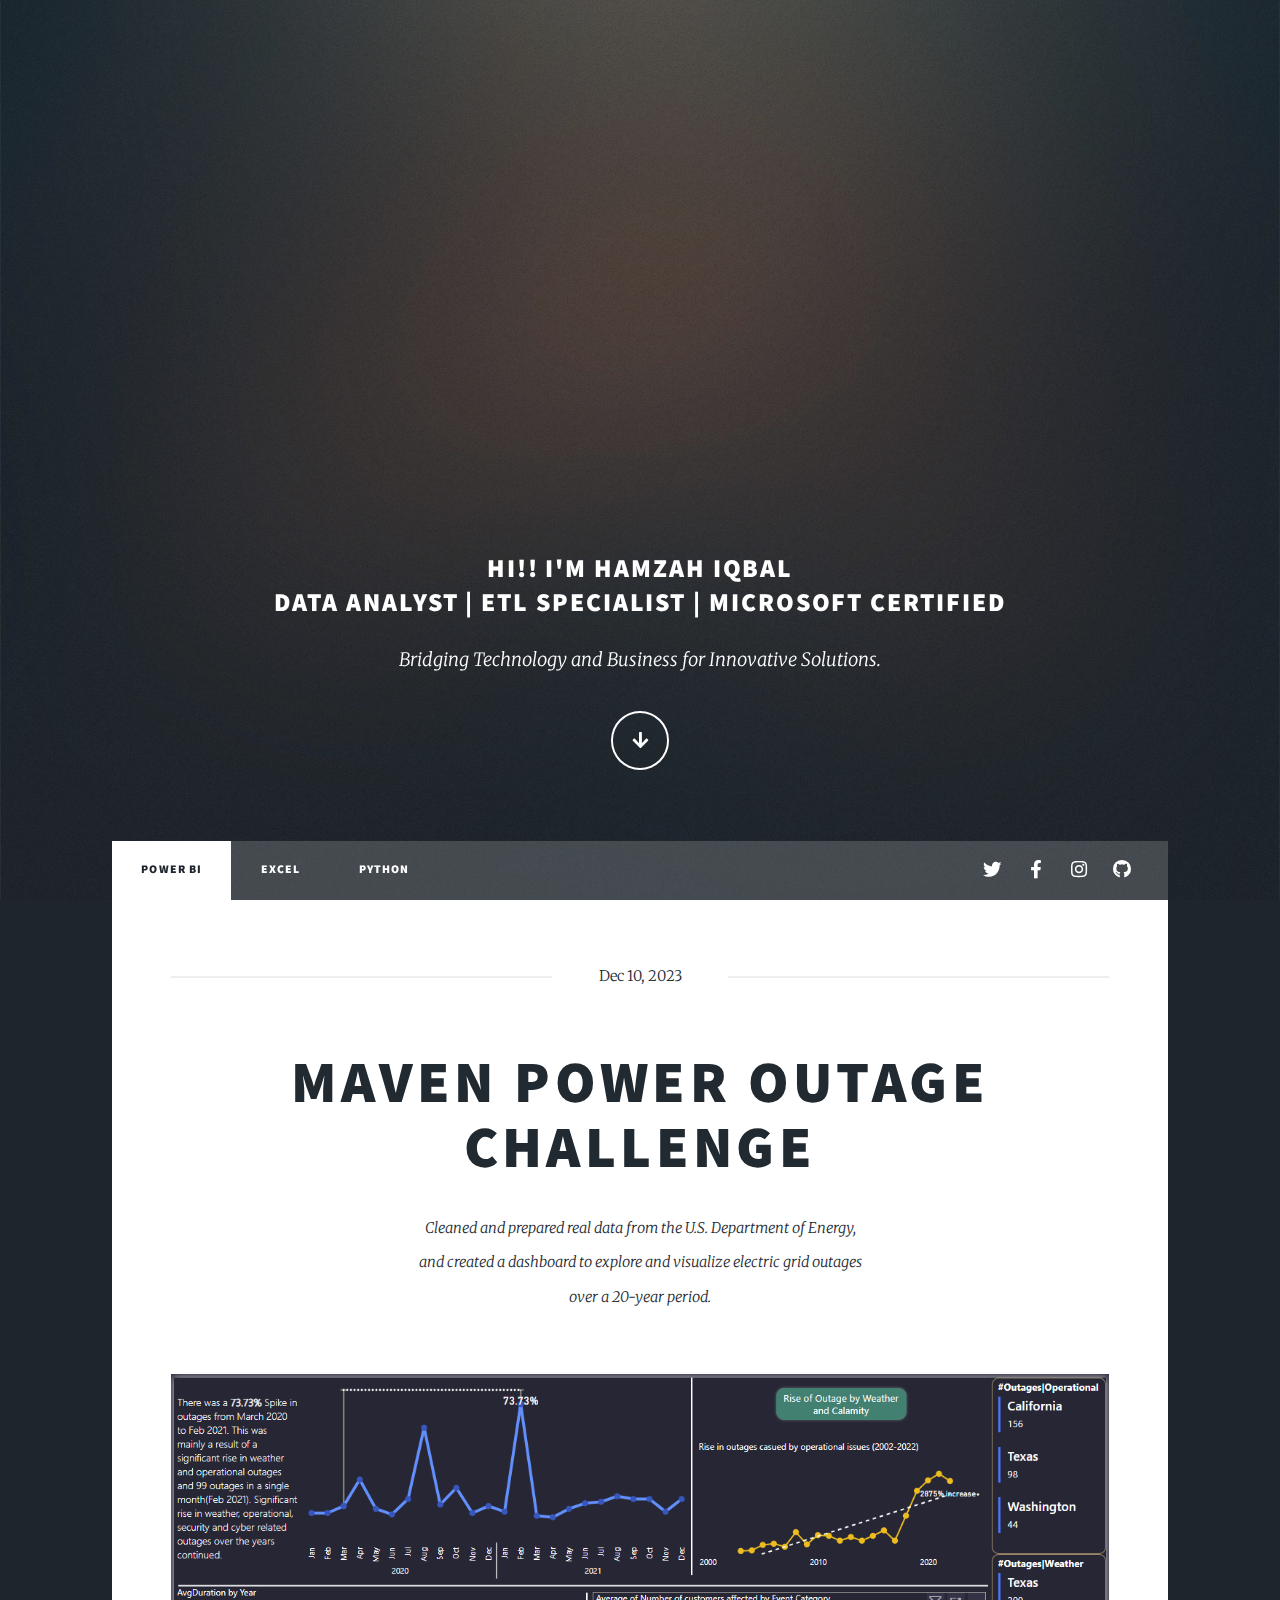
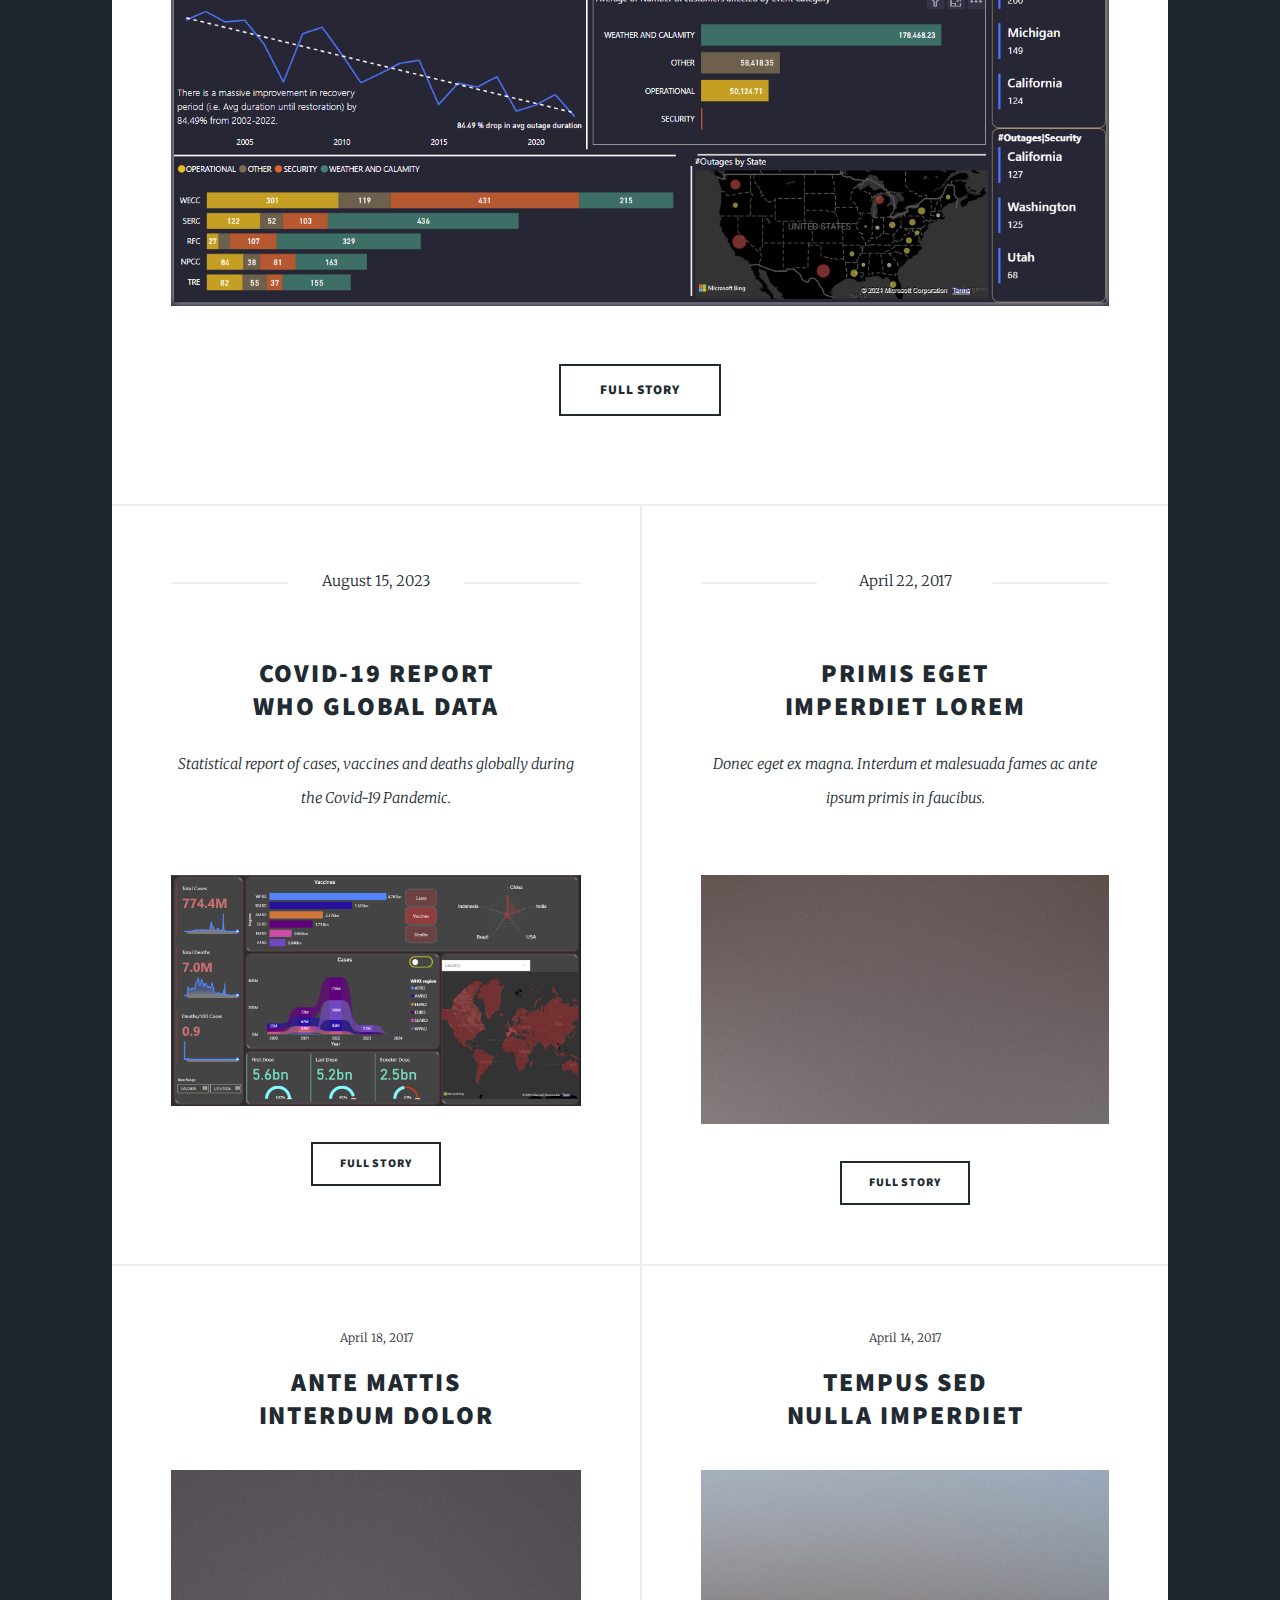
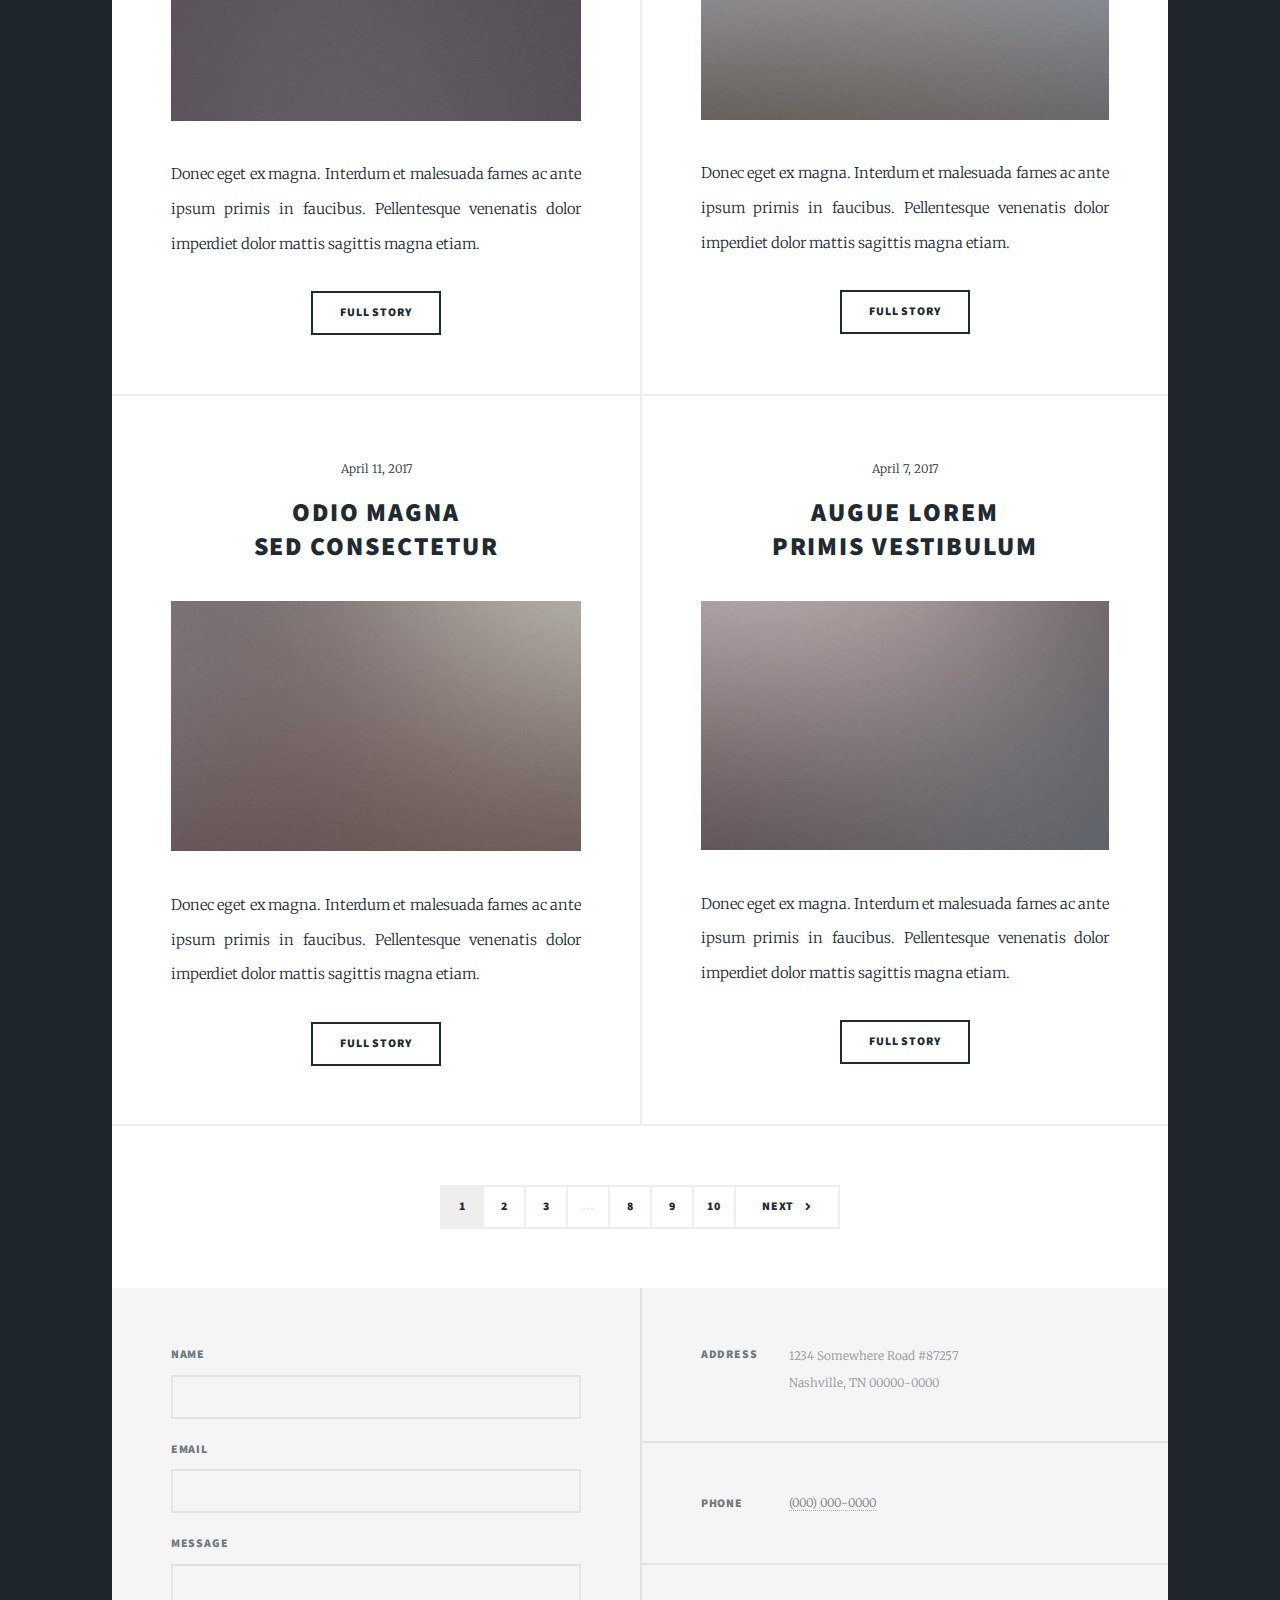
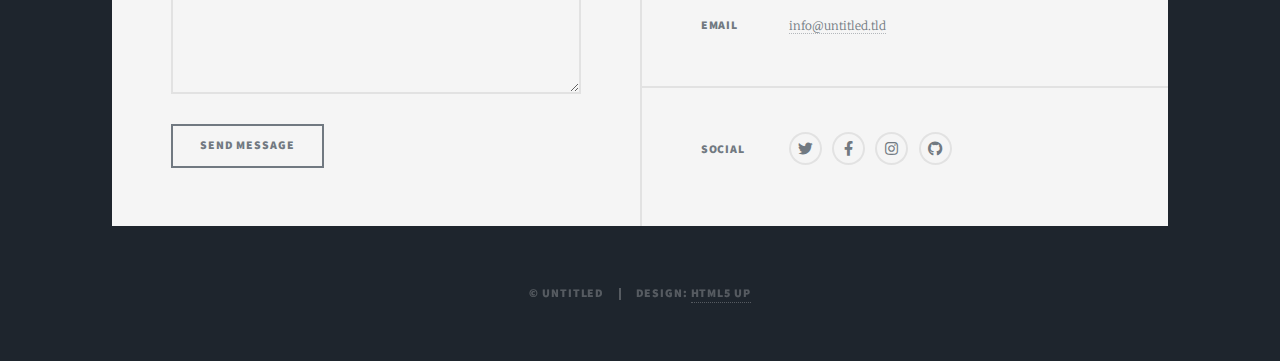
==== index.html @ 3fc18502 "Add files via upload" ====
<!DOCTYPE HTML>
<!--
	Massively by HTML5 UP
	html5up.net | @ajlkn
	Free for personal and commercial use under the CCA 3.0 license (html5up.net/license)
-->
<html>
	<head>
		<title>HAMZAH IQBAL</title>
		<meta charset="utf-8" />
		<meta name="viewport" content="width=device-width, initial-scale=1, user-scalable=no" />
		<link rel="stylesheet" href="assets/css/main.css" />
		<noscript><link rel="stylesheet" href="assets/css/noscript.css" /></noscript>
	</head>
	<body class="is-preload">

		<!-- Wrapper -->
			<div id="wrapper" class="fade-in">

				<!-- Intro -->
					<div id="intro">
						<h2>Hi!! I'm Hamzah Iqbal<br />
						Data Analyst | ETL Specialist | Microsoft Certified</h2>
						<p>Bridging Technology and Business for Innovative Solutions.</p>
						<ul class="actions">
							<li><a href="#header" class="button icon solid solo fa-arrow-down scrolly">Continue</a></li>
						</ul>
					</div>

				<!-- Header -->
					<header id="header">
						<a href="index.html" class="logo">Projects
						</a>
					</header>

				<!-- Nav -->
					<nav id="nav">
						<ul class="links">
							<li class="active"><a href="index.html">Power BI</a></li>
							<li><a href="generic.html">Excel</a></li>
							<li><a href="elements.html">Python
							</a></li>
						</ul>
						<ul class="icons">
							<li><a href="#" class="icon brands fa-twitter"><span class="label">Twitter</span></a></li>
							<li><a href="#" class="icon brands fa-facebook-f"><span class="label">Facebook</span></a></li>
							<li><a href="#" class="icon brands fa-instagram"><span class="label">Instagram</span></a></li>
							<li><a href="#" class="icon brands fa-github"><span class="label">GitHub</span></a></li>
						</ul>
					</nav>

				<!-- Main -->
					<div id="main">

						<!-- Featured Post -->
							<article class="post featured">
								<header class="major">
									<span class="date">Dec 10, 2023</span>
									<h2><a href="#">Maven Power Outage Challenge<br /></a></h2>
									  
									<p>Cleaned and prepared real data from the U.S. Department of Energy,<br />
										and created a dashboard to explore and visualize electric grid outages<br />
										over a 20-year period.</p>
								</header>
								<a href="#" class="image main"><img src="images/Screenshot 2024-06-04 183255.png" alt="Dashboard" /></a>
								<ul class="actions special">
									<li><a href="#" class="button large">Full Story</a></li>
								</ul>
							</article>

						<!-- Posts -->
							<section class="posts">
								<article>
									<header class="major">
										<span class="date">August 15, 2023</span>
										<h2><a href="#">Covid-19 Report<br />
										WHO Global Data</a></h2>
										<p>Statistical report of cases, vaccines and deaths globally during the Covid-19 Pandemic.</p>
									</header>
									<a href="#" class="image fit"><img src="images/Covid.png" alt="Covid Dashboard" /></a>
									
									<ul class="actions special">
										<li><a href="#" class="button">Full Story</a></li>
									</ul>
								</article>
								<article>
									<header class="major">
										<span class="date">April 22, 2017</span>
										<h2><a href="#">Primis eget<br />
										imperdiet lorem</a></h2>
										<p>Donec eget ex magna. Interdum et malesuada fames ac ante ipsum primis in faucibus.</p>
									</header>
									<a href="#" class="image fit"><img src="images/pic03.jpg" alt="" /></a>
									
									<ul class="actions special">
										<li><a href="#" class="button">Full Story</a></li>
									</ul>
								</article>
								<article>
									<header>
										<span class="date">April 18, 2017</span>
										<h2><a href="#">Ante mattis<br />
										interdum dolor</a></h2>
									</header>
									<a href="#" class="image fit"><img src="images/pic04.jpg" alt="" /></a>
									<p>Donec eget ex magna. Interdum et malesuada fames ac ante ipsum primis in faucibus. Pellentesque venenatis dolor imperdiet dolor mattis sagittis magna etiam.</p>
									<ul class="actions special">
										<li><a href="#" class="button">Full Story</a></li>
									</ul>
								</article>
								<article>
									<header>
										<span class="date">April 14, 2017</span>
										<h2><a href="#">Tempus sed<br />
										nulla imperdiet</a></h2>
									</header>
									<a href="#" class="image fit"><img src="images/pic05.jpg" alt="" /></a>
									<p>Donec eget ex magna. Interdum et malesuada fames ac ante ipsum primis in faucibus. Pellentesque venenatis dolor imperdiet dolor mattis sagittis magna etiam.</p>
									<ul class="actions special">
										<li><a href="#" class="button">Full Story</a></li>
									</ul>
								</article>
								<article>
									<header>
										<span class="date">April 11, 2017</span>
										<h2><a href="#">Odio magna<br />
										sed consectetur</a></h2>
									</header>
									<a href="#" class="image fit"><img src="images/pic06.jpg" alt="" /></a>
									<p>Donec eget ex magna. Interdum et malesuada fames ac ante ipsum primis in faucibus. Pellentesque venenatis dolor imperdiet dolor mattis sagittis magna etiam.</p>
									<ul class="actions special">
										<li><a href="#" class="button">Full Story</a></li>
									</ul>
								</article>
								<article>
									<header>
										<span class="date">April 7, 2017</span>
										<h2><a href="#">Augue lorem<br />
										primis vestibulum</a></h2>
									</header>
									<a href="#" class="image fit"><img src="images/pic07.jpg" alt="" /></a>
									<p>Donec eget ex magna. Interdum et malesuada fames ac ante ipsum primis in faucibus. Pellentesque venenatis dolor imperdiet dolor mattis sagittis magna etiam.</p>
									<ul class="actions special">
										<li><a href="#" class="button">Full Story</a></li>
									</ul>
								</article>
							</section>

						<!-- Footer -->
							<footer>
								<div class="pagination">
									<!--<a href="#" class="previous">Prev</a>-->
									<a href="#" class="page active">1</a>
									<a href="#" class="page">2</a>
									<a href="#" class="page">3</a>
									<span class="extra">&hellip;</span>
									<a href="#" class="page">8</a>
									<a href="#" class="page">9</a>
									<a href="#" class="page">10</a>
									<a href="#" class="next">Next</a>
								</div>
							</footer>

					</div>

				<!-- Footer -->
					<footer id="footer">
						<section>
							<form method="post" action="#">
								<div class="fields">
									<div class="field">
										<label for="name">Name</label>
										<input type="text" name="name" id="name" />
									</div>
									<div class="field">
										<label for="email">Email</label>
										<input type="text" name="email" id="email" />
									</div>
									<div class="field">
										<label for="message">Message</label>
										<textarea name="message" id="message" rows="3"></textarea>
									</div>
								</div>
								<ul class="actions">
									<li><input type="submit" value="Send Message" /></li>
								</ul>
							</form>
						</section>
						<section class="split contact">
							<section class="alt">
								<h3>Address</h3>
								<p>1234 Somewhere Road #87257<br />
								Nashville, TN 00000-0000</p>
							</section>
							<section>
								<h3>Phone</h3>
								<p><a href="#">(000) 000-0000</a></p>
							</section>
							<section>
								<h3>Email</h3>
								<p><a href="#">info@untitled.tld</a></p>
							</section>
							<section>
								<h3>Social</h3>
								<ul class="icons alt">
									<li><a href="#" class="icon brands alt fa-twitter"><span class="label">Twitter</span></a></li>
									<li><a href="#" class="icon brands alt fa-facebook-f"><span class="label">Facebook</span></a></li>
									<li><a href="#" class="icon brands alt fa-instagram"><span class="label">Instagram</span></a></li>
									<li><a href="#" class="icon brands alt fa-github"><span class="label">GitHub</span></a></li>
								</ul>
							</section>
						</section>
					</footer>

				<!-- Copyright -->
					<div id="copyright">
						<ul><li>&copy; Untitled</li><li>Design: <a href="https://html5up.net">HTML5 UP</a></li></ul>
					</div>

			</div>

		<!-- Scripts -->
			<script src="assets/js/jquery.min.js"></script>
			<script src="assets/js/jquery.scrollex.min.js"></script>
			<script src="assets/js/jquery.scrolly.min.js"></script>
			<script src="assets/js/browser.min.js"></script>
			<script src="assets/js/breakpoints.min.js"></script>
			<script src="assets/js/util.js"></script>
			<script src="assets/js/main.js"></script>

	</body>
</html>
---- assets/css/main.css ----
@import url(fontawesome-all.min.css);
@import url("https://fonts.googleapis.com/css?family=Merriweather:300,700,300italic,700italic|Source+Sans+Pro:900");

/*
	Massively by HTML5 UP
	html5up.net | @ajlkn
	Free for personal and commercial use under the CCA 3.0 license (html5up.net/license)
*/

html, body, div, span, applet, object,
iframe, h1, h2, h3, h4, h5, h6, p, blockquote,
pre, a, abbr, acronym, address, big, cite,
code, del, dfn, em, img, ins, kbd, q, s, samp,
small, strike, strong, sub, sup, tt, var, b,
u, i, center, dl, dt, dd, ol, ul, li, fieldset,
form, label, legend, table, caption, tbody,
tfoot, thead, tr, th, td, article, aside,
canvas, details, embed, figure, figcaption,
footer, header, hgroup, menu, nav, output, ruby,
section, summary, time, mark, audio, video {
	margin: 0;
	padding: 0;
	border: 0;
	font-size: 100%;
	font: inherit;
	vertical-align: baseline;}

article, aside, details, figcaption, figure,
footer, header, hgroup, menu, nav, section {
	display: block;}

body {
	line-height: 1;
}

ol, ul {
	list-style: none;
}

blockquote, q {
	quotes: none;
}

	blockquote:before, blockquote:after, q:before, q:after {
		content: '';
		content: none;
	}

table {
	border-collapse: collapse;
	border-spacing: 0;
}

body {
	-webkit-text-size-adjust: none;
}

mark {
	background-color: transparent;
	color: inherit;
}

input::-moz-focus-inner {
	border: 0;
	padding: 0;
}

input, select, textarea {
	-moz-appearance: none;
	-webkit-appearance: none;
	-ms-appearance: none;
	appearance: none;
}

/* Basic */

	@-ms-viewport {
		width: device-width;
	}

	body {
		-ms-overflow-style: scrollbar;
	}

	@media screen and (max-width: 480px) {

		html, body {
			min-width: 320px;
		}

	}

	html {
		box-sizing: border-box;
	}

	*, *:before, *:after {
		box-sizing: inherit;
	}

	body {
		background-color: #1e252d;
	}

		body.is-preload *, body.is-preload *:before, body.is-preload *:after {
			-moz-animation: none !important;
			-webkit-animation: none !important;
			-ms-animation: none !important;
			animation: none !important;
			-moz-transition: none !important;
			-webkit-transition: none !important;
			-ms-transition: none !important;
			transition: none !important;
		}

/* Type */

	html {
		font-size: 16pt;
	}

		@media screen and (max-width: 1680px) {

			html {
				font-size: 12pt;
			}

		}

		@media screen and (max-width: 1280px) {

			html {
				font-size: 11pt;
			}

		}

		@media screen and (max-width: 360px) {

			html {
				font-size: 10pt;
			}

		}

	body {
		color: #212931;
	}

	body, input, select, textarea {
		font-family: "Merriweather", Georgia, serif;
		font-weight: 300;
		font-size: 1rem;
		line-height: 2.375;
	}

	a {
		-moz-transition: color 0.2s ease-in-out, background-color 0.2s ease-in-out, border-color 0.2s ease-in-out, box-shadow 0.2s ease-in-out;
		-webkit-transition: color 0.2s ease-in-out, background-color 0.2s ease-in-out, border-color 0.2s ease-in-out, box-shadow 0.2s ease-in-out;
		-ms-transition: color 0.2s ease-in-out, background-color 0.2s ease-in-out, border-color 0.2s ease-in-out, box-shadow 0.2s ease-in-out;
		transition: color 0.2s ease-in-out, background-color 0.2s ease-in-out, border-color 0.2s ease-in-out, box-shadow 0.2s ease-in-out;
		border-bottom: dotted 1px;
		text-decoration: none;
	}

		a:hover {
			border-bottom-color: transparent;
		}

	strong, b {
		font-weight: 600;
	}

	em, i {
		font-style: italic;
	}

	p {
		text-align: justify;
		margin: 0 0 2rem 0;
	}

	h1, h2, h3, h4, h5, h6 {
		font-family: "Source Sans Pro", Helvetica, sans-serif;
		font-weight: 900;
		line-height: 1.5;
		letter-spacing: 0.075em;
		text-transform: uppercase;
		margin: 0 0 1rem 0;
	}

		h1 a, h2 a, h3 a, h4 a, h5 a, h6 a {
			border-bottom: 0;
			color: inherit;
			text-decoration: none;
		}

	h1 {
		font-size: 4rem;
		line-height: 1.1;
		margin: 0 0 2rem 0;
	}

	h2 {
		font-size: 1.75rem;
		line-height: 1.3;
		margin: 0 0 1.5rem 0;
	}

	h3 {
		font-size: 1.25rem;
		margin: 0 0 1.5rem 0;
	}

	h4 {
		font-size: 1rem;
	}

	h5 {
		font-size: 0.9rem;
	}

	h6 {
		font-size: 0.8rem;
	}

	sub {
		font-size: 0.8rem;
		position: relative;
		top: 0.5rem;
	}

	sup {
		font-size: 0.8rem;
		position: relative;
		top: -0.5rem;
	}

	blockquote {
		border-left: solid 4px;
		font-style: italic;
		margin: 0 0 2rem 0;
		padding: 0.5rem 0 0.5rem 2rem;
	}

	code {
		border: solid 2px;
		font-family: "Courier New", monospace;
		font-size: 0.9rem;
		margin: 0 0.25rem;
		padding: 0.25rem 0.65rem;
	}

	pre {
		-webkit-overflow-scrolling: touch;
		font-family: "Courier New", monospace;
		font-size: 0.9rem;
		margin: 0 0 2rem 0;
	}

		pre code {
			display: block;
			line-height: 1.75;
			padding: 1rem 1.5rem;
			overflow-x: auto;
		}

	hr {
		border: 0;
		border-bottom: solid 2px;
		margin: 3rem 0;
	}

		hr.major {
			margin: 5rem 0;
		}

	.align-left {
		text-align: left;
	}

	.align-center {
		text-align: center;
	}

	.align-right {
		text-align: right;
	}

	input, select, textarea {
		color: #212931;
	}

	a {
		color: #212931;
		border-bottom-color: rgba(33, 41, 49, 0.5);
	}

		a:hover {
			border-bottom-color: transparent;
			color: #18bfef !important;
		}

	strong, b {
		color: #212931;
	}

	h1, h2, h3, h4, h5, h6 {
		color: #212931;
	}

	blockquote {
		border-left-color: #eeeeee;
	}

	code {
		background: rgba(220, 220, 220, 0.25);
		border-color: #eeeeee;
	}

	hr {
		border-bottom-color: #eeeeee;
	}

/* Row */

	.row {
		display: flex;
		flex-wrap: wrap;
		box-sizing: border-box;
		align-items: stretch;
	}

		.row > * {
			box-sizing: border-box;
		}

		.row.gtr-uniform > * > :last-child {
			margin-bottom: 0;
		}

		.row.aln-left {
			justify-content: flex-start;
		}

		.row.aln-center {
			justify-content: center;
		}

		.row.aln-right {
			justify-content: flex-end;
		}

		.row.aln-top {
			align-items: flex-start;
		}

		.row.aln-middle {
			align-items: center;
		}

		.row.aln-bottom {
			align-items: flex-end;
		}

		.row > .imp {
			order: -1;
		}

		.row > .col-1 {
			width: 8.33333%;
		}

		.row > .off-1 {
			margin-left: 8.33333%;
		}

		.row > .col-2 {
			width: 16.66667%;
		}

		.row > .off-2 {
			margin-left: 16.66667%;
		}

		.row > .col-3 {
			width: 25%;
		}

		.row > .off-3 {
			margin-left: 25%;
		}

		.row > .col-4 {
			width: 33.33333%;
		}

		.row > .off-4 {
			margin-left: 33.33333%;
		}

		.row > .col-5 {
			width: 41.66667%;
		}

		.row > .off-5 {
			margin-left: 41.66667%;
		}

		.row > .col-6 {
			width: 50%;
		}

		.row > .off-6 {
			margin-left: 50%;
		}

		.row > .col-7 {
			width: 58.33333%;
		}

		.row > .off-7 {
			margin-left: 58.33333%;
		}

		.row > .col-8 {
			width: 66.66667%;
		}

		.row > .off-8 {
			margin-left: 66.66667%;
		}

		.row > .col-9 {
			width: 75%;
		}

		.row > .off-9 {
			margin-left: 75%;
		}

		.row > .col-10 {
			width: 83.33333%;
		}

		.row > .off-10 {
			margin-left: 83.33333%;
		}

		.row > .col-11 {
			width: 91.66667%;
		}

		.row > .off-11 {
			margin-left: 91.66667%;
		}

		.row > .col-12 {
			width: 100%;
		}

		.row > .off-12 {
			margin-left: 100%;
		}

		.row.gtr-0 {
			margin-top: 0;
			margin-left: 0rem;
		}

			.row.gtr-0 > * {
				padding: 0 0 0 0rem;
			}

			.row.gtr-0.gtr-uniform {
				margin-top: 0rem;
			}

				.row.gtr-0.gtr-uniform > * {
					padding-top: 0rem;
				}

		.row.gtr-25 {
			margin-top: 0;
			margin-left: -0.375rem;
		}

			.row.gtr-25 > * {
				padding: 0 0 0 0.375rem;
			}

			.row.gtr-25.gtr-uniform {
				margin-top: -0.375rem;
			}

				.row.gtr-25.gtr-uniform > * {
					padding-top: 0.375rem;
				}

		.row.gtr-50 {
			margin-top: 0;
			margin-left: -0.75rem;
		}

			.row.gtr-50 > * {
				padding: 0 0 0 0.75rem;
			}

			.row.gtr-50.gtr-uniform {
				margin-top: -0.75rem;
			}

				.row.gtr-50.gtr-uniform > * {
					padding-top: 0.75rem;
				}

		.row {
			margin-top: 0;
			margin-left: -1.5rem;
		}

			.row > * {
				padding: 0 0 0 1.5rem;
			}

			.row.gtr-uniform {
				margin-top: -1.5rem;
			}

				.row.gtr-uniform > * {
					padding-top: 1.5rem;
				}

		.row.gtr-150 {
			margin-top: 0;
			margin-left: -2.25rem;
		}

			.row.gtr-150 > * {
				padding: 0 0 0 2.25rem;
			}

			.row.gtr-150.gtr-uniform {
				margin-top: -2.25rem;
			}

				.row.gtr-150.gtr-uniform > * {
					padding-top: 2.25rem;
				}

		.row.gtr-200 {
			margin-top: 0;
			margin-left: -3rem;
		}

			.row.gtr-200 > * {
				padding: 0 0 0 3rem;
			}

			.row.gtr-200.gtr-uniform {
				margin-top: -3rem;
			}

				.row.gtr-200.gtr-uniform > * {
					padding-top: 3rem;
				}

		@media screen and (max-width: 1680px) {

			.row {
				display: flex;
				flex-wrap: wrap;
				box-sizing: border-box;
				align-items: stretch;
			}

				.row > * {
					box-sizing: border-box;
				}

				.row.gtr-uniform > * > :last-child {
					margin-bottom: 0;
				}

				.row.aln-left {
					justify-content: flex-start;
				}

				.row.aln-center {
					justify-content: center;
				}

				.row.aln-right {
					justify-content: flex-end;
				}

				.row.aln-top {
					align-items: flex-start;
				}

				.row.aln-middle {
					align-items: center;
				}

				.row.aln-bottom {
					align-items: flex-end;
				}

				.row > .imp-xlarge {
					order: -1;
				}

				.row > .col-1-xlarge {
					width: 8.33333%;
				}

				.row > .off-1-xlarge {
					margin-left: 8.33333%;
				}

				.row > .col-2-xlarge {
					width: 16.66667%;
				}

				.row > .off-2-xlarge {
					margin-left: 16.66667%;
				}

				.row > .col-3-xlarge {
					width: 25%;
				}

				.row > .off-3-xlarge {
					margin-left: 25%;
				}

				.row > .col-4-xlarge {
					width: 33.33333%;
				}

				.row > .off-4-xlarge {
					margin-left: 33.33333%;
				}

				.row > .col-5-xlarge {
					width: 41.66667%;
				}

				.row > .off-5-xlarge {
					margin-left: 41.66667%;
				}

				.row > .col-6-xlarge {
					width: 50%;
				}

				.row > .off-6-xlarge {
					margin-left: 50%;
				}

				.row > .col-7-xlarge {
					width: 58.33333%;
				}

				.row > .off-7-xlarge {
					margin-left: 58.33333%;
				}

				.row > .col-8-xlarge {
					width: 66.66667%;
				}

				.row > .off-8-xlarge {
					margin-left: 66.66667%;
				}

				.row > .col-9-xlarge {
					width: 75%;
				}

				.row > .off-9-xlarge {
					margin-left: 75%;
				}

				.row > .col-10-xlarge {
					width: 83.33333%;
				}

				.row > .off-10-xlarge {
					margin-left: 83.33333%;
				}

				.row > .col-11-xlarge {
					width: 91.66667%;
				}

				.row > .off-11-xlarge {
					margin-left: 91.66667%;
				}

				.row > .col-12-xlarge {
					width: 100%;
				}

				.row > .off-12-xlarge {
					margin-left: 100%;
				}

				.row.gtr-0 {
					margin-top: 0;
					margin-left: 0rem;
				}

					.row.gtr-0 > * {
						padding: 0 0 0 0rem;
					}

					.row.gtr-0.gtr-uniform {
						margin-top: 0rem;
					}

						.row.gtr-0.gtr-uniform > * {
							padding-top: 0rem;
						}

				.row.gtr-25 {
					margin-top: 0;
					margin-left: -0.375rem;
				}

					.row.gtr-25 > * {
						padding: 0 0 0 0.375rem;
					}

					.row.gtr-25.gtr-uniform {
						margin-top: -0.375rem;
					}

						.row.gtr-25.gtr-uniform > * {
							padding-top: 0.375rem;
						}

				.row.gtr-50 {
					margin-top: 0;
					margin-left: -0.75rem;
				}

					.row.gtr-50 > * {
						padding: 0 0 0 0.75rem;
					}

					.row.gtr-50.gtr-uniform {
						margin-top: -0.75rem;
					}

						.row.gtr-50.gtr-uniform > * {
							padding-top: 0.75rem;
						}

				.row {
					margin-top: 0;
					margin-left: -1.5rem;
				}

					.row > * {
						padding: 0 0 0 1.5rem;
					}

					.row.gtr-uniform {
						margin-top: -1.5rem;
					}

						.row.gtr-uniform > * {
							padding-top: 1.5rem;
						}

				.row.gtr-150 {
					margin-top: 0;
					margin-left: -2.25rem;
				}

					.row.gtr-150 > * {
						padding: 0 0 0 2.25rem;
					}

					.row.gtr-150.gtr-uniform {
						margin-top: -2.25rem;
					}

						.row.gtr-150.gtr-uniform > * {
							padding-top: 2.25rem;
						}

				.row.gtr-200 {
					margin-top: 0;
					margin-left: -3rem;
				}

					.row.gtr-200 > * {
						padding: 0 0 0 3rem;
					}

					.row.gtr-200.gtr-uniform {
						margin-top: -3rem;
					}

						.row.gtr-200.gtr-uniform > * {
							padding-top: 3rem;
						}

		}

		@media screen and (max-width: 1280px) {

			.row {
				display: flex;
				flex-wrap: wrap;
				box-sizing: border-box;
				align-items: stretch;
			}

				.row > * {
					box-sizing: border-box;
				}

				.row.gtr-uniform > * > :last-child {
					margin-bottom: 0;
				}

				.row.aln-left {
					justify-content: flex-start;
				}

				.row.aln-center {
					justify-content: center;
				}

				.row.aln-right {
					justify-content: flex-end;
				}

				.row.aln-top {
					align-items: flex-start;
				}

				.row.aln-middle {
					align-items: center;
				}

				.row.aln-bottom {
					align-items: flex-end;
				}

				.row > .imp-large {
					order: -1;
				}

				.row > .col-1-large {
					width: 8.33333%;
				}

				.row > .off-1-large {
					margin-left: 8.33333%;
				}

				.row > .col-2-large {
					width: 16.66667%;
				}

				.row > .off-2-large {
					margin-left: 16.66667%;
				}

				.row > .col-3-large {
					width: 25%;
				}

				.row > .off-3-large {
					margin-left: 25%;
				}

				.row > .col-4-large {
					width: 33.33333%;
				}

				.row > .off-4-large {
					margin-left: 33.33333%;
				}

				.row > .col-5-large {
					width: 41.66667%;
				}

				.row > .off-5-large {
					margin-left: 41.66667%;
				}

				.row > .col-6-large {
					width: 50%;
				}

				.row > .off-6-large {
					margin-left: 50%;
				}

				.row > .col-7-large {
					width: 58.33333%;
				}

				.row > .off-7-large {
					margin-left: 58.33333%;
				}

				.row > .col-8-large {
					width: 66.66667%;
				}

				.row > .off-8-large {
					margin-left: 66.66667%;
				}

				.row > .col-9-large {
					width: 75%;
				}

				.row > .off-9-large {
					margin-left: 75%;
				}

				.row > .col-10-large {
					width: 83.33333%;
				}

				.row > .off-10-large {
					margin-left: 83.33333%;
				}

				.row > .col-11-large {
					width: 91.66667%;
				}

				.row > .off-11-large {
					margin-left: 91.66667%;
				}

				.row > .col-12-large {
					width: 100%;
				}

				.row > .off-12-large {
					margin-left: 100%;
				}

				.row.gtr-0 {
					margin-top: 0;
					margin-left: 0rem;
				}

					.row.gtr-0 > * {
						padding: 0 0 0 0rem;
					}

					.row.gtr-0.gtr-uniform {
						margin-top: 0rem;
					}

						.row.gtr-0.gtr-uniform > * {
							padding-top: 0rem;
						}

				.row.gtr-25 {
					margin-top: 0;
					margin-left: -0.375rem;
				}

					.row.gtr-25 > * {
						padding: 0 0 0 0.375rem;
					}

					.row.gtr-25.gtr-uniform {
						margin-top: -0.375rem;
					}

						.row.gtr-25.gtr-uniform > * {
							padding-top: 0.375rem;
						}

				.row.gtr-50 {
					margin-top: 0;
					margin-left: -0.75rem;
				}

					.row.gtr-50 > * {
						padding: 0 0 0 0.75rem;
					}

					.row.gtr-50.gtr-uniform {
						margin-top: -0.75rem;
					}

						.row.gtr-50.gtr-uniform > * {
							padding-top: 0.75rem;
						}

				.row {
					margin-top: 0;
					margin-left: -1.5rem;
				}

					.row > * {
						padding: 0 0 0 1.5rem;
					}

					.row.gtr-uniform {
						margin-top: -1.5rem;
					}

						.row.gtr-uniform > * {
							padding-top: 1.5rem;
						}

				.row.gtr-150 {
					margin-top: 0;
					margin-left: -2.25rem;
				}

					.row.gtr-150 > * {
						padding: 0 0 0 2.25rem;
					}

					.row.gtr-150.gtr-uniform {
						margin-top: -2.25rem;
					}

						.row.gtr-150.gtr-uniform > * {
							padding-top: 2.25rem;
						}

				.row.gtr-200 {
					margin-top: 0;
					margin-left: -3rem;
				}

					.row.gtr-200 > * {
						padding: 0 0 0 3rem;
					}

					.row.gtr-200.gtr-uniform {
						margin-top: -3rem;
					}

						.row.gtr-200.gtr-uniform > * {
							padding-top: 3rem;
						}

		}

		@media screen and (max-width: 980px) {

			.row {
				display: flex;
				flex-wrap: wrap;
				box-sizing: border-box;
				align-items: stretch;
			}

				.row > * {
					box-sizing: border-box;
				}

				.row.gtr-uniform > * > :last-child {
					margin-bottom: 0;
				}

				.row.aln-left {
					justify-content: flex-start;
				}

				.row.aln-center {
					justify-content: center;
				}

				.row.aln-right {
					justify-content: flex-end;
				}

				.row.aln-top {
					align-items: flex-start;
				}

				.row.aln-middle {
					align-items: center;
				}

				.row.aln-bottom {
					align-items: flex-end;
				}

				.row > .imp-medium {
					order: -1;
				}

				.row > .col-1-medium {
					width: 8.33333%;
				}

				.row > .off-1-medium {
					margin-left: 8.33333%;
				}

				.row > .col-2-medium {
					width: 16.66667%;
				}

				.row > .off-2-medium {
					margin-left: 16.66667%;
				}

				.row > .col-3-medium {
					width: 25%;
				}

				.row > .off-3-medium {
					margin-left: 25%;
				}

				.row > .col-4-medium {
					width: 33.33333%;
				}

				.row > .off-4-medium {
					margin-left: 33.33333%;
				}

				.row > .col-5-medium {
					width: 41.66667%;
				}

				.row > .off-5-medium {
					margin-left: 41.66667%;
				}

				.row > .col-6-medium {
					width: 50%;
				}

				.row > .off-6-medium {
					margin-left: 50%;
				}

				.row > .col-7-medium {
					width: 58.33333%;
				}

				.row > .off-7-medium {
					margin-left: 58.33333%;
				}

				.row > .col-8-medium {
					width: 66.66667%;
				}

				.row > .off-8-medium {
					margin-left: 66.66667%;
				}

				.row > .col-9-medium {
					width: 75%;
				}

				.row > .off-9-medium {
					margin-left: 75%;
				}

				.row > .col-10-medium {
					width: 83.33333%;
				}

				.row > .off-10-medium {
					margin-left: 83.33333%;
				}

				.row > .col-11-medium {
					width: 91.66667%;
				}

				.row > .off-11-medium {
					margin-left: 91.66667%;
				}

				.row > .col-12-medium {
					width: 100%;
				}

				.row > .off-12-medium {
					margin-left: 100%;
				}

				.row.gtr-0 {
					margin-top: 0;
					margin-left: 0rem;
				}

					.row.gtr-0 > * {
						padding: 0 0 0 0rem;
					}

					.row.gtr-0.gtr-uniform {
						margin-top: 0rem;
					}

						.row.gtr-0.gtr-uniform > * {
							padding-top: 0rem;
						}

				.row.gtr-25 {
					margin-top: 0;
					margin-left: -0.375rem;
				}

					.row.gtr-25 > * {
						padding: 0 0 0 0.375rem;
					}

					.row.gtr-25.gtr-uniform {
						margin-top: -0.375rem;
					}

						.row.gtr-25.gtr-uniform > * {
							padding-top: 0.375rem;
						}

				.row.gtr-50 {
					margin-top: 0;
					margin-left: -0.75rem;
				}

					.row.gtr-50 > * {
						padding: 0 0 0 0.75rem;
					}

					.row.gtr-50.gtr-uniform {
						margin-top: -0.75rem;
					}

						.row.gtr-50.gtr-uniform > * {
							padding-top: 0.75rem;
						}

				.row {
					margin-top: 0;
					margin-left: -1.5rem;
				}

					.row > * {
						padding: 0 0 0 1.5rem;
					}

					.row.gtr-uniform {
						margin-top: -1.5rem;
					}

						.row.gtr-uniform > * {
							padding-top: 1.5rem;
						}

				.row.gtr-150 {
					margin-top: 0;
					margin-left: -2.25rem;
				}

					.row.gtr-150 > * {
						padding: 0 0 0 2.25rem;
					}

					.row.gtr-150.gtr-uniform {
						margin-top: -2.25rem;
					}

						.row.gtr-150.gtr-uniform > * {
							padding-top: 2.25rem;
						}

				.row.gtr-200 {
					margin-top: 0;
					margin-left: -3rem;
				}

					.row.gtr-200 > * {
						padding: 0 0 0 3rem;
					}

					.row.gtr-200.gtr-uniform {
						margin-top: -3rem;
					}

						.row.gtr-200.gtr-uniform > * {
							padding-top: 3rem;
						}

		}

		@media screen and (max-width: 736px) {

			.row {
				display: flex;
				flex-wrap: wrap;
				box-sizing: border-box;
				align-items: stretch;
			}

				.row > * {
					box-sizing: border-box;
				}

				.row.gtr-uniform > * > :last-child {
					margin-bottom: 0;
				}

				.row.aln-left {
					justify-content: flex-start;
				}

				.row.aln-center {
					justify-content: center;
				}

				.row.aln-right {
					justify-content: flex-end;
				}

				.row.aln-top {
					align-items: flex-start;
				}

				.row.aln-middle {
					align-items: center;
				}

				.row.aln-bottom {
					align-items: flex-end;
				}

				.row > .imp-small {
					order: -1;
				}

				.row > .col-1-small {
					width: 8.33333%;
				}

				.row > .off-1-small {
					margin-left: 8.33333%;
				}

				.row > .col-2-small {
					width: 16.66667%;
				}

				.row > .off-2-small {
					margin-left: 16.66667%;
				}

				.row > .col-3-small {
					width: 25%;
				}

				.row > .off-3-small {
					margin-left: 25%;
				}

				.row > .col-4-small {
					width: 33.33333%;
				}

				.row > .off-4-small {
					margin-left: 33.33333%;
				}

				.row > .col-5-small {
					width: 41.66667%;
				}

				.row > .off-5-small {
					margin-left: 41.66667%;
				}

				.row > .col-6-small {
					width: 50%;
				}

				.row > .off-6-small {
					margin-left: 50%;
				}

				.row > .col-7-small {
					width: 58.33333%;
				}

				.row > .off-7-small {
					margin-left: 58.33333%;
				}

				.row > .col-8-small {
					width: 66.66667%;
				}

				.row > .off-8-small {
					margin-left: 66.66667%;
				}

				.row > .col-9-small {
					width: 75%;
				}

				.row > .off-9-small {
					margin-left: 75%;
				}

				.row > .col-10-small {
					width: 83.33333%;
				}

				.row > .off-10-small {
					margin-left: 83.33333%;
				}

				.row > .col-11-small {
					width: 91.66667%;
				}

				.row > .off-11-small {
					margin-left: 91.66667%;
				}

				.row > .col-12-small {
					width: 100%;
				}

				.row > .off-12-small {
					margin-left: 100%;
				}

				.row.gtr-0 {
					margin-top: 0;
					margin-left: 0rem;
				}

					.row.gtr-0 > * {
						padding: 0 0 0 0rem;
					}

					.row.gtr-0.gtr-uniform {
						margin-top: 0rem;
					}

						.row.gtr-0.gtr-uniform > * {
							padding-top: 0rem;
						}

				.row.gtr-25 {
					margin-top: 0;
					margin-left: -0.375rem;
				}

					.row.gtr-25 > * {
						padding: 0 0 0 0.375rem;
					}

					.row.gtr-25.gtr-uniform {
						margin-top: -0.375rem;
					}

						.row.gtr-25.gtr-uniform > * {
							padding-top: 0.375rem;
						}

				.row.gtr-50 {
					margin-top: 0;
					margin-left: -0.75rem;
				}

					.row.gtr-50 > * {
						padding: 0 0 0 0.75rem;
					}

					.row.gtr-50.gtr-uniform {
						margin-top: -0.75rem;
					}

						.row.gtr-50.gtr-uniform > * {
							padding-top: 0.75rem;
						}

				.row {
					margin-top: 0;
					margin-left: -1.5rem;
				}

					.row > * {
						padding: 0 0 0 1.5rem;
					}

					.row.gtr-uniform {
						margin-top: -1.5rem;
					}

						.row.gtr-uniform > * {
							padding-top: 1.5rem;
						}

				.row.gtr-150 {
					margin-top: 0;
					margin-left: -2.25rem;
				}

					.row.gtr-150 > * {
						padding: 0 0 0 2.25rem;
					}

					.row.gtr-150.gtr-uniform {
						margin-top: -2.25rem;
					}

						.row.gtr-150.gtr-uniform > * {
							padding-top: 2.25rem;
						}

				.row.gtr-200 {
					margin-top: 0;
					margin-left: -3rem;
				}

					.row.gtr-200 > * {
						padding: 0 0 0 3rem;
					}

					.row.gtr-200.gtr-uniform {
						margin-top: -3rem;
					}

						.row.gtr-200.gtr-uniform > * {
							padding-top: 3rem;
						}

		}

		@media screen and (max-width: 480px) {

			.row {
				display: flex;
				flex-wrap: wrap;
				box-sizing: border-box;
				align-items: stretch;
			}

				.row > * {
					box-sizing: border-box;
				}

				.row.gtr-uniform > * > :last-child {
					margin-bottom: 0;
				}

				.row.aln-left {
					justify-content: flex-start;
				}

				.row.aln-center {
					justify-content: center;
				}

				.row.aln-right {
					justify-content: flex-end;
				}

				.row.aln-top {
					align-items: flex-start;
				}

				.row.aln-middle {
					align-items: center;
				}

				.row.aln-bottom {
					align-items: flex-end;
				}

				.row > .imp-xsmall {
					order: -1;
				}

				.row > .col-1-xsmall {
					width: 8.33333%;
				}

				.row > .off-1-xsmall {
					margin-left: 8.33333%;
				}

				.row > .col-2-xsmall {
					width: 16.66667%;
				}

				.row > .off-2-xsmall {
					margin-left: 16.66667%;
				}

				.row > .col-3-xsmall {
					width: 25%;
				}

				.row > .off-3-xsmall {
					margin-left: 25%;
				}

				.row > .col-4-xsmall {
					width: 33.33333%;
				}

				.row > .off-4-xsmall {
					margin-left: 33.33333%;
				}

				.row > .col-5-xsmall {
					width: 41.66667%;
				}

				.row > .off-5-xsmall {
					margin-left: 41.66667%;
				}

				.row > .col-6-xsmall {
					width: 50%;
				}

				.row > .off-6-xsmall {
					margin-left: 50%;
				}

				.row > .col-7-xsmall {
					width: 58.33333%;
				}

				.row > .off-7-xsmall {
					margin-left: 58.33333%;
				}

				.row > .col-8-xsmall {
					width: 66.66667%;
				}

				.row > .off-8-xsmall {
					margin-left: 66.66667%;
				}

				.row > .col-9-xsmall {
					width: 75%;
				}

				.row > .off-9-xsmall {
					margin-left: 75%;
				}

				.row > .col-10-xsmall {
					width: 83.33333%;
				}

				.row > .off-10-xsmall {
					margin-left: 83.33333%;
				}

				.row > .col-11-xsmall {
					width: 91.66667%;
				}

				.row > .off-11-xsmall {
					margin-left: 91.66667%;
				}

				.row > .col-12-xsmall {
					width: 100%;
				}

				.row > .off-12-xsmall {
					margin-left: 100%;
				}

				.row.gtr-0 {
					margin-top: 0;
					margin-left: 0rem;
				}

					.row.gtr-0 > * {
						padding: 0 0 0 0rem;
					}

					.row.gtr-0.gtr-uniform {
						margin-top: 0rem;
					}

						.row.gtr-0.gtr-uniform > * {
							padding-top: 0rem;
						}

				.row.gtr-25 {
					margin-top: 0;
					margin-left: -0.375rem;
				}

					.row.gtr-25 > * {
						padding: 0 0 0 0.375rem;
					}

					.row.gtr-25.gtr-uniform {
						margin-top: -0.375rem;
					}

						.row.gtr-25.gtr-uniform > * {
							padding-top: 0.375rem;
						}

				.row.gtr-50 {
					margin-top: 0;
					margin-left: -0.75rem;
				}

					.row.gtr-50 > * {
						padding: 0 0 0 0.75rem;
					}

					.row.gtr-50.gtr-uniform {
						margin-top: -0.75rem;
					}

						.row.gtr-50.gtr-uniform > * {
							padding-top: 0.75rem;
						}

				.row {
					margin-top: 0;
					margin-left: -1.5rem;
				}

					.row > * {
						padding: 0 0 0 1.5rem;
					}

					.row.gtr-uniform {
						margin-top: -1.5rem;
					}

						.row.gtr-uniform > * {
							padding-top: 1.5rem;
						}

				.row.gtr-150 {
					margin-top: 0;
					margin-left: -2.25rem;
				}

					.row.gtr-150 > * {
						padding: 0 0 0 2.25rem;
					}

					.row.gtr-150.gtr-uniform {
						margin-top: -2.25rem;
					}

						.row.gtr-150.gtr-uniform > * {
							padding-top: 2.25rem;
						}

				.row.gtr-200 {
					margin-top: 0;
					margin-left: -3rem;
				}

					.row.gtr-200 > * {
						padding: 0 0 0 3rem;
					}

					.row.gtr-200.gtr-uniform {
						margin-top: -3rem;
					}

						.row.gtr-200.gtr-uniform > * {
							padding-top: 3rem;
						}

		}

		@media screen and (max-width: 360px) {

			.row {
				display: flex;
				flex-wrap: wrap;
				box-sizing: border-box;
				align-items: stretch;
			}

				.row > * {
					box-sizing: border-box;
				}

				.row.gtr-uniform > * > :last-child {
					margin-bottom: 0;
				}

				.row.aln-left {
					justify-content: flex-start;
				}

				.row.aln-center {
					justify-content: center;
				}

				.row.aln-right {
					justify-content: flex-end;
				}

				.row.aln-top {
					align-items: flex-start;
				}

				.row.aln-middle {
					align-items: center;
				}

				.row.aln-bottom {
					align-items: flex-end;
				}

				.row > .imp-xxsmall {
					order: -1;
				}

				.row > .col-1-xxsmall {
					width: 8.33333%;
				}

				.row > .off-1-xxsmall {
					margin-left: 8.33333%;
				}

				.row > .col-2-xxsmall {
					width: 16.66667%;
				}

				.row > .off-2-xxsmall {
					margin-left: 16.66667%;
				}

				.row > .col-3-xxsmall {
					width: 25%;
				}

				.row > .off-3-xxsmall {
					margin-left: 25%;
				}

				.row > .col-4-xxsmall {
					width: 33.33333%;
				}

				.row > .off-4-xxsmall {
					margin-left: 33.33333%;
				}

				.row > .col-5-xxsmall {
					width: 41.66667%;
				}

				.row > .off-5-xxsmall {
					margin-left: 41.66667%;
				}

				.row > .col-6-xxsmall {
					width: 50%;
				}

				.row > .off-6-xxsmall {
					margin-left: 50%;
				}

				.row > .col-7-xxsmall {
					width: 58.33333%;
				}

				.row > .off-7-xxsmall {
					margin-left: 58.33333%;
				}

				.row > .col-8-xxsmall {
					width: 66.66667%;
				}

				.row > .off-8-xxsmall {
					margin-left: 66.66667%;
				}

				.row > .col-9-xxsmall {
					width: 75%;
				}

				.row > .off-9-xxsmall {
					margin-left: 75%;
				}

				.row > .col-10-xxsmall {
					width: 83.33333%;
				}

				.row > .off-10-xxsmall {
					margin-left: 83.33333%;
				}

				.row > .col-11-xxsmall {
					width: 91.66667%;
				}

				.row > .off-11-xxsmall {
					margin-left: 91.66667%;
				}

				.row > .col-12-xxsmall {
					width: 100%;
				}

				.row > .off-12-xxsmall {
					margin-left: 100%;
				}

				.row.gtr-0 {
					margin-top: 0;
					margin-left: 0rem;
				}

					.row.gtr-0 > * {
						padding: 0 0 0 0rem;
					}

					.row.gtr-0.gtr-uniform {
						margin-top: 0rem;
					}

						.row.gtr-0.gtr-uniform > * {
							padding-top: 0rem;
						}

				.row.gtr-25 {
					margin-top: 0;
					margin-left: -0.375rem;
				}

					.row.gtr-25 > * {
						padding: 0 0 0 0.375rem;
					}

					.row.gtr-25.gtr-uniform {
						margin-top: -0.375rem;
					}

						.row.gtr-25.gtr-uniform > * {
							padding-top: 0.375rem;
						}

				.row.gtr-50 {
					margin-top: 0;
					margin-left: -0.75rem;
				}

					.row.gtr-50 > * {
						padding: 0 0 0 0.75rem;
					}

					.row.gtr-50.gtr-uniform {
						margin-top: -0.75rem;
					}

						.row.gtr-50.gtr-uniform > * {
							padding-top: 0.75rem;
						}

				.row {
					margin-top: 0;
					margin-left: -1.5rem;
				}

					.row > * {
						padding: 0 0 0 1.5rem;
					}

					.row.gtr-uniform {
						margin-top: -1.5rem;
					}

						.row.gtr-uniform > * {
							padding-top: 1.5rem;
						}

				.row.gtr-150 {
					margin-top: 0;
					margin-left: -2.25rem;
				}

					.row.gtr-150 > * {
						padding: 0 0 0 2.25rem;
					}

					.row.gtr-150.gtr-uniform {
						margin-top: -2.25rem;
					}

						.row.gtr-150.gtr-uniform > * {
							padding-top: 2.25rem;
						}

				.row.gtr-200 {
					margin-top: 0;
					margin-left: -3rem;
				}

					.row.gtr-200 > * {
						padding: 0 0 0 3rem;
					}

					.row.gtr-200.gtr-uniform {
						margin-top: -3rem;
					}

						.row.gtr-200.gtr-uniform > * {
							padding-top: 3rem;
						}

		}

/* Box */

	.box {
		border: solid 2px;
		margin-bottom: 2rem;
		padding: 1.5rem;
	}

		.box > :last-child,
		.box > :last-child > :last-child,
		.box > :last-child > :last-child > :last-child {
			margin-bottom: 0;
		}

		.box.alt {
			border: 0;
			border-radius: 0;
			padding: 0;
		}

	.box {
		border-color: #eeeeee;
	}

/* Button */

	input[type="submit"],
	input[type="reset"],
	input[type="button"],
	button,
	.button {
		-moz-appearance: none;
		-webkit-appearance: none;
		-ms-appearance: none;
		appearance: none;
		-moz-transition: background-color 0.2s ease-in-out, box-shadow 0.2s ease-in-out, color 0.2s ease-in-out;
		-webkit-transition: background-color 0.2s ease-in-out, box-shadow 0.2s ease-in-out, color 0.2s ease-in-out;
		-ms-transition: background-color 0.2s ease-in-out, box-shadow 0.2s ease-in-out, color 0.2s ease-in-out;
		transition: background-color 0.2s ease-in-out, box-shadow 0.2s ease-in-out, color 0.2s ease-in-out;
		border: 0;
		border-radius: 0;
		cursor: pointer;
		display: inline-block;
		font-family: "Source Sans Pro", Helvetica, sans-serif;
		font-size: 0.8rem;
		font-weight: 900;
		letter-spacing: 0.075em;
		height: 3rem;
		line-height: 3rem;
		padding: 0 2rem;
		text-align: center;
		text-decoration: none;
		text-transform: uppercase;
		white-space: nowrap;
	}

		input[type="submit"].icon:before,
		input[type="reset"].icon:before,
		input[type="button"].icon:before,
		button.icon:before,
		.button.icon:before {
			margin-right: 0.5rem;
		}

		input[type="submit"].icon.solo,
		input[type="reset"].icon.solo,
		input[type="button"].icon.solo,
		button.icon.solo,
		.button.icon.solo {
			position: relative;
			width: 4rem;
			height: 4rem;
			line-height: 4rem;
			border-radius: 4rem;
			text-indent: 4rem;
			overflow: hidden;
			padding: 0;
			white-space: nowrap;
		}

			input[type="submit"].icon.solo:before,
			input[type="reset"].icon.solo:before,
			input[type="button"].icon.solo:before,
			button.icon.solo:before,
			.button.icon.solo:before {
				position: absolute;
				display: block;
				top: 0;
				left: 0;
				width: inherit;
				height: inherit;
				line-height: inherit;
				font-size: 1.25rem;
				margin-right: 0;
				text-align: center;
				text-indent: 0;
			}

		input[type="submit"].fit,
		input[type="reset"].fit,
		input[type="button"].fit,
		button.fit,
		.button.fit {
			width: 100%;
		}

		input[type="submit"].small,
		input[type="reset"].small,
		input[type="button"].small,
		button.small,
		.button.small {
			font-size: 0.7rem;
			height: 2.5rem;
			line-height: 2.5rem;
			padding: 0 1.5rem;
		}

		input[type="submit"].large,
		input[type="reset"].large,
		input[type="button"].large,
		button.large,
		.button.large {
			font-size: 0.9rem;
			height: 3.5rem;
			line-height: 3.5rem;
			padding: 0 2.75rem;
		}

		@media screen and (max-width: 980px) {

			input[type="submit"],
			input[type="reset"],
			input[type="button"],
			button,
			.button {
				font-size: 0.9rem;
				height: 3.25rem;
				line-height: 3.25rem;
			}

				input[type="submit"].large,
				input[type="reset"].large,
				input[type="button"].large,
				button.large,
				.button.large {
					font-size: 1rem;
					height: 3.75rem;
					line-height: 3.75rem;
				}

		}

		input[type="submit"].disabled, input[type="submit"]:disabled,
		input[type="reset"].disabled,
		input[type="reset"]:disabled,
		input[type="button"].disabled,
		input[type="button"]:disabled,
		button.disabled,
		button:disabled,
		.button.disabled,
		.button:disabled {
			pointer-events: none;
			opacity: 0.25;
		}

	input[type="submit"],
	input[type="reset"],
	input[type="button"],
	button,
	.button {
		background-color: transparent;
		box-shadow: inset 0 0 0 2px #212931;
		color: #212931 !important;
	}

		input[type="submit"]:hover,
		input[type="reset"]:hover,
		input[type="button"]:hover,
		button:hover,
		.button:hover {
			box-shadow: inset 0 0 0 2px #18bfef;
			color: #18bfef !important;
		}

		input[type="submit"].primary,
		input[type="reset"].primary,
		input[type="button"].primary,
		button.primary,
		.button.primary {
			background-color: #212931;
			box-shadow: none;
			color: #ffffff !important;
		}

			input[type="submit"].primary:hover,
			input[type="reset"].primary:hover,
			input[type="button"].primary:hover,
			button.primary:hover,
			.button.primary:hover {
				background-color: #18bfef;
			}

/* Form */

	form {
		margin: 0 0 2rem 0;
	}

		form > :last-child {
			margin-bottom: 0;
		}

		form > .fields {
			display: -moz-flex;
			display: -webkit-flex;
			display: -ms-flex;
			display: flex;
			-moz-flex-wrap: wrap;
			-webkit-flex-wrap: wrap;
			-ms-flex-wrap: wrap;
			flex-wrap: wrap;
			width: calc(100% + 3rem);
			margin: -1.5rem 0 2rem -1.5rem;
		}

			form > .fields > .field {
				-moz-flex-grow: 0;
				-webkit-flex-grow: 0;
				-ms-flex-grow: 0;
				flex-grow: 0;
				-moz-flex-shrink: 0;
				-webkit-flex-shrink: 0;
				-ms-flex-shrink: 0;
				flex-shrink: 0;
				padding: 1.5rem 0 0 1.5rem;
				width: calc(100% - 1.5rem);
			}

				form > .fields > .field.half {
					width: calc(50% - 0.75rem);
				}

				form > .fields > .field.third {
					width: calc(100%/3 - 0.5rem);
				}

				form > .fields > .field.quarter {
					width: calc(25% - 0.375rem);
				}

		@media screen and (max-width: 480px) {

			form > .fields {
				width: calc(100% + 3rem);
				margin: -1.5rem 0 2rem -1.5rem;
			}

				form > .fields > .field {
					padding: 1.5rem 0 0 1.5rem;
					width: calc(100% - 1.5rem);
				}

					form > .fields > .field.half {
						width: calc(100% - 1.5rem);
					}

					form > .fields > .field.third {
						width: calc(100% - 1.5rem);
					}

					form > .fields > .field.quarter {
						width: calc(100% - 1.5rem);
					}

		}

	label {
		display: block;
		font-family: "Source Sans Pro", Helvetica, sans-serif;
		font-weight: 900;
		line-height: 1.5;
		letter-spacing: 0.075em;
		font-size: 0.8rem;
		text-transform: uppercase;
		margin: 0 0 0.75rem 0;
	}

		@media screen and (max-width: 980px) {

			label {
				font-size: 0.9rem;
			}

		}

	input[type="text"],
	input[type="password"],
	input[type="email"],
	select,
	textarea {
		-moz-appearance: none;
		-webkit-appearance: none;
		-ms-appearance: none;
		appearance: none;
		background: transparent;
		border-radius: 0;
		border: solid 2px;
		color: inherit;
		display: block;
		outline: 0;
		padding: 0 1rem;
		text-decoration: none;
		width: 100%;
	}

		input[type="text"]:invalid,
		input[type="password"]:invalid,
		input[type="email"]:invalid,
		select:invalid,
		textarea:invalid {
			box-shadow: none;
		}

	select {
		background-size: 1.25rem;
		background-repeat: no-repeat;
		background-position: calc(100% - 1rem) center;
		height: 3rem;
		padding-right: 3rem;
		text-overflow: ellipsis;
	}

		select:focus::-ms-value {
			background-color: transparent;
		}

		select::-ms-expand {
			display: none;
		}

	input[type="text"],
	input[type="password"],
	input[type="email"],
	select {
		height: 3rem;
	}

	textarea {
		padding: 0.75rem 1rem;
	}

	input[type="checkbox"],
	input[type="radio"] {
		-moz-appearance: none;
		-webkit-appearance: none;
		-ms-appearance: none;
		appearance: none;
		display: block;
		float: left;
		margin-right: -2rem;
		opacity: 0;
		width: 1rem;
		z-index: -1;
	}

		input[type="checkbox"] + label,
		input[type="radio"] + label {
			text-decoration: none;
			cursor: pointer;
			display: inline-block;
			font-size: 1rem;
			letter-spacing: 0;
			font-family: "Merriweather", Georgia, serif;
			text-transform: none;
			font-weight: 300;
			padding-left: 2.8rem;
			padding-right: 1rem;
			position: relative;
		}

			input[type="checkbox"] + label:before,
			input[type="radio"] + label:before {
				-moz-osx-font-smoothing: grayscale;
				-webkit-font-smoothing: antialiased;
				display: inline-block;
				font-style: normal;
				font-variant: normal;
				text-rendering: auto;
				line-height: 1;
				text-transform: none !important;
				font-family: 'Font Awesome 5 Free';
				font-weight: 900;
			}

			input[type="checkbox"] + label:before,
			input[type="radio"] + label:before {
				border-radius: 0;
				border: solid 2px;
				content: '';
				display: inline-block;
				font-size: 0.8rem;
				height: 1.8rem;
				left: 0;
				line-height: 1.65rem;
				position: absolute;
				text-align: center;
				top: -0.125rem;
				width: 1.8rem;
			}

		input[type="checkbox"]:checked + label:before,
		input[type="radio"]:checked + label:before {
			content: '\f00c';
		}

	input[type="checkbox"] + label:before {
		border-radius: 0;
	}

	input[type="radio"] + label:before {
		border-radius: 100%;
	}

	::-webkit-input-placeholder {
		opacity: 1.0;
	}

	:-moz-placeholder {
		opacity: 1.0;
	}

	::-moz-placeholder {
		opacity: 1.0;
	}

	:-ms-input-placeholder {
		opacity: 1.0;
	}

	label {
		color: #212931;
	}

	input[type="text"],
	input[type="password"],
	input[type="email"],
	select,
	textarea {
		border-color: #eeeeee;
	}

		input[type="text"]:focus,
		input[type="password"]:focus,
		input[type="email"]:focus,
		select:focus,
		textarea:focus {
			border-color: #18bfef;
		}

	select {
		background-image: url("data:image/svg+xml;charset=utf8,%3Csvg xmlns='http://www.w3.org/2000/svg' width='40' height='40' preserveAspectRatio='none' viewBox='0 0 40 40'%3E%3Cpath d='M9.4,12.3l10.4,10.4l10.4-10.4c0.2-0.2,0.5-0.4,0.9-0.4c0.3,0,0.6,0.1,0.9,0.4l3.3,3.3c0.2,0.2,0.4,0.5,0.4,0.9 c0,0.4-0.1,0.6-0.4,0.9L20.7,31.9c-0.2,0.2-0.5,0.4-0.9,0.4c-0.3,0-0.6-0.1-0.9-0.4L4.3,17.3c-0.2-0.2-0.4-0.5-0.4-0.9 c0-0.4,0.1-0.6,0.4-0.9l3.3-3.3c0.2-0.2,0.5-0.4,0.9-0.4S9.1,12.1,9.4,12.3z' fill='%23eeeeee' /%3E%3C/svg%3E");
	}

		select option {
			background-color: #ffffff;
			color: #212931;
		}

	.select-wrapper:before {
		color: #eeeeee;
	}

	input[type="checkbox"] + label,
	input[type="radio"] + label {
		color: #212931;
	}

		input[type="checkbox"] + label:before,
		input[type="radio"] + label:before {
			border-color: #eeeeee;
		}

	input[type="checkbox"]:checked + label:before,
	input[type="radio"]:checked + label:before {
		background-color: #212931;
		border-color: #212931;
		color: #ffffff;
	}

	input[type="checkbox"]:focus + label:before,
	input[type="radio"]:focus + label:before {
		border-color: #18bfef;
	}

	::-webkit-input-placeholder {
		color: #909498 !important;
	}

	:-moz-placeholder {
		color: #909498 !important;
	}

	::-moz-placeholder {
		color: #909498 !important;
	}

	:-ms-input-placeholder {
		color: #909498 !important;
	}

	.formerize-placeholder {
		color: #909498 !important;
	}

/* Icon */

	.icon {
		text-decoration: none;
		border-bottom: none;
		position: relative;
	}

		.icon:before {
			-moz-osx-font-smoothing: grayscale;
			-webkit-font-smoothing: antialiased;
			display: inline-block;
			font-style: normal;
			font-variant: normal;
			text-rendering: auto;
			line-height: 1;
			text-transform: none !important;
			font-family: 'Font Awesome 5 Free';
			font-weight: 400;
		}

		.icon > .label {
			display: none;
		}

		.icon:before {
			line-height: inherit;
		}

		.icon.solid:before {
			font-weight: 900;
		}

		.icon.brands:before {
			font-family: 'Font Awesome 5 Brands';
		}

/* Image */

	.image {
		border: 0;
		display: inline-block;
		position: relative;
	}

		.image img {
			display: block;
		}

		.image.left, .image.right {
			max-width: 40%;
		}

			.image.left img, .image.right img {
				width: 100%;
			}

		.image.left {
			float: left;
			margin: 0 2rem 2rem 0;
			top: 0.75rem;
		}

		.image.right {
			float: right;
			margin: 0 0 2rem 2rem;
			top: 0.75rem;
		}

		.image.fit {
			display: block;
			margin: 2.5rem 0;
			width: 100%;
		}

			.image.fit:first-child {
				margin-top: 0;
			}

			.image.fit img {
				width: 100%;
			}

		.image.main {
			display: block;
			margin: 4rem 0;
			width: 100%;
		}

			.image.main:first-child {
				margin-top: 0;
			}

			.image.main img {
				width: 100%;
			}

		@media screen and (max-width: 736px) {

			.image.fit {
				margin: 2rem 0;
			}

			.image.main {
				margin: 2rem 0;
			}

		}

	a.image {
		overflow: hidden;
	}

		a.image img {
			-moz-transition: -moz-transform 0.2s ease-out;
			-webkit-transition: -webkit-transform 0.2s ease-out;
			-ms-transition: -ms-transform 0.2s ease-out;
			transition: transform 0.2s ease-out;
		}

		a.image:hover img {
			-moz-transform: scale(1.05);
			-webkit-transform: scale(1.05);
			-ms-transform: scale(1.05);
			transform: scale(1.05);
		}

/* Actions */

	ul.actions {
		display: -moz-flex;
		display: -webkit-flex;
		display: -ms-flex;
		display: flex;
		cursor: default;
		list-style: none;
		margin-left: -1rem;
		padding-left: 0;
	}

		ul.actions li {
			padding: 0 0 0 1rem;
			vertical-align: middle;
		}

		ul.actions.special {
			-moz-justify-content: center;
			-webkit-justify-content: center;
			-ms-justify-content: center;
			justify-content: center;
			width: 100%;
			margin-left: 0;
		}

			ul.actions.special li:first-child {
				padding-left: 0;
			}

		ul.actions.stacked {
			-moz-flex-direction: column;
			-webkit-flex-direction: column;
			-ms-flex-direction: column;
			flex-direction: column;
			margin-left: 0;
		}

			ul.actions.stacked li {
				padding: 1.3rem 0 0 0;
			}

				ul.actions.stacked li:first-child {
					padding-top: 0;
				}

		ul.actions.fit {
			width: calc(100% + 1rem);
		}

			ul.actions.fit li {
				-moz-flex-grow: 1;
				-webkit-flex-grow: 1;
				-ms-flex-grow: 1;
				flex-grow: 1;
				-moz-flex-shrink: 1;
				-webkit-flex-shrink: 1;
				-ms-flex-shrink: 1;
				flex-shrink: 1;
				width: 100%;
			}

				ul.actions.fit li > * {
					width: 100%;
				}

			ul.actions.fit.stacked {
				width: 100%;
			}

		@media screen and (max-width: 480px) {

			ul.actions:not(.fixed) {
				-moz-flex-direction: column;
				-webkit-flex-direction: column;
				-ms-flex-direction: column;
				flex-direction: column;
				margin-left: 0;
				width: 100% !important;
			}

				ul.actions:not(.fixed) li {
					-moz-flex-grow: 1;
					-webkit-flex-grow: 1;
					-ms-flex-grow: 1;
					flex-grow: 1;
					-moz-flex-shrink: 1;
					-webkit-flex-shrink: 1;
					-ms-flex-shrink: 1;
					flex-shrink: 1;
					padding: 1rem 0 0 0;
					text-align: center;
					width: 100%;
				}

					ul.actions:not(.fixed) li > * {
						width: 100%;
					}

					ul.actions:not(.fixed) li:first-child {
						padding-top: 0;
					}

					ul.actions:not(.fixed) li input[type="submit"],
					ul.actions:not(.fixed) li input[type="reset"],
					ul.actions:not(.fixed) li input[type="button"],
					ul.actions:not(.fixed) li button,
					ul.actions:not(.fixed) li .button {
						width: 100%;
					}

						ul.actions:not(.fixed) li input[type="submit"].icon:before,
						ul.actions:not(.fixed) li input[type="reset"].icon:before,
						ul.actions:not(.fixed) li input[type="button"].icon:before,
						ul.actions:not(.fixed) li button.icon:before,
						ul.actions:not(.fixed) li .button.icon:before {
							margin-left: -0.5rem;
						}

		}

/* Icons */

	ul.icons {
		cursor: default;
		list-style: none;
		padding-left: 0;
	}

		ul.icons li {
			display: inline-block;
			padding: 0 0.5rem 0 0;
			vertical-align: middle;
		}

			ul.icons li:last-child {
				padding-right: 0;
			}

			ul.icons li .icon:before {
				width: 2.25rem;
				height: 2.25rem;
				line-height: 2.25rem;
				display: inline-block;
				text-align: center;
				border-radius: 100%;
				font-size: 1.25rem;
			}

		ul.icons.alt li .icon:before {
			-moz-transition: color 0.2s ease-in-out, background-color 0.2s ease-in-out, border-color 0.2s ease-in-out, box-shadow 0.2s ease-in-out;
			-webkit-transition: color 0.2s ease-in-out, background-color 0.2s ease-in-out, border-color 0.2s ease-in-out, box-shadow 0.2s ease-in-out;
			-ms-transition: color 0.2s ease-in-out, background-color 0.2s ease-in-out, border-color 0.2s ease-in-out, box-shadow 0.2s ease-in-out;
			transition: color 0.2s ease-in-out, background-color 0.2s ease-in-out, border-color 0.2s ease-in-out, box-shadow 0.2s ease-in-out;
			font-size: 1rem;
		}

/* List */

	ol {
		list-style: decimal;
		margin: 0 0 2rem 0;
		padding-left: 1.25rem;
	}

		ol li {
			padding-left: 0.25rem;
		}

	ul {
		list-style: disc;
		margin: 0 0 2rem 0;
		padding-left: 1rem;
	}

		ul li {
			padding-left: 0.5rem;
		}

		ul.divided {
			list-style: none;
			padding-left: 0;
		}

			ul.divided li {
				border-top: solid 1px;
				padding: 0.5rem 0;
			}

				ul.divided li:first-child {
					border-top: 0;
					padding-top: 0;
				}

	dl {
		margin: 0 0 2rem 0;
	}

		dl dt {
			display: block;
			font-weight: 600;
			margin: 0 0 1rem 0;
		}

		dl dd {
			margin-left: 2rem;
		}

	ul.divided li {
		border-top-color: #eeeeee;
	}

	ul.icons li a.icon:hover:before {
		color: #18bfef;
	}

	ul.icons.alt li .icon:before {
		box-shadow: inset 0 0 0 2px #eeeeee;
	}

	ul.icons.alt li a.icon:hover:before {
		box-shadow: inset 0 0 0 2px #18bfef;
	}

/* Section/Article */

	section.special, article.special {
		text-align: center;
	}

	header {
		cursor: default;
	}

		header > .date {
			display: block;
			font-size: 0.8rem;
			height: 1;
			margin: 0 0 1rem 0;
			position: relative;
		}

		header > p {
			font-style: italic;
		}

		header > h1 + p {
			font-size: 1.1rem;
			margin-top: -0.5rem;
			line-height: 2;
		}

		header > h2 + p {
			font-size: 1rem;
			margin-top: -0.75rem;
		}

		header > h3 + p {
			font-size: 0.9rem;
			margin-top: -0.75rem;
		}

		header > h4 + p {
			font-size: 0.8rem;
			margin-top: -0.75rem;
		}

		header.major {
			margin: 0 0 4rem 0;
			text-align: center;
		}

			header.major > :last-child {
				margin-bottom: 0;
			}

			header.major > p {
				margin-top: 0;
				text-align: center;
			}

			header.major > .date {
				font-size: 1rem;
				margin: 0 0 4rem 0;
			}

				header.major > .date:before, header.major > .date:after {
					content: '';
					display: block;
					position: absolute;
					top: 50%;
					width: calc(50% - 6rem);
					border-top: solid 2px;
				}

				header.major > .date:before {
					left: 0;
				}

				header.major > .date:after {
					right: 0;
				}

		@media screen and (max-width: 980px) {

			header br {
				display: none;
			}

		}

		@media screen and (max-width: 736px) {

			header.major {
				margin: 0 0 2rem 0;
			}

		}

	header.major .date:before, header.major .date:after {
		border-top-color: #eeeeee;
	}

/* Table */

	.table-wrapper {
		-webkit-overflow-scrolling: touch;
		overflow-x: auto;
	}

	table {
		margin: 0 0 2rem 0;
		width: 100%;
	}

		table tbody tr {
			border: solid 1px;
			border-left: 0;
			border-right: 0;
		}

		table td {
			padding: 0.75rem 0.75rem;
		}

		table th {
			font-family: "Source Sans Pro", Helvetica, sans-serif;
			font-size: 0.8rem;
			font-weight: 900;
			letter-spacing: 0.075em;
			line-height: 1.5;
			padding: 0 0.75rem 0.75rem 0.75rem;
			text-align: left;
			text-transform: uppercase;
		}

			@media screen and (max-width: 980px) {

				table th {
					font-size: 0.9rem;
				}

			}

		table thead {
			border-bottom: solid 2px;
		}

		table tfoot {
			border-top: solid 2px;
		}

		table.alt {
			border-collapse: separate;
		}

			table.alt tbody tr td {
				border: solid 1px;
				border-left-width: 0;
				border-top-width: 0;
			}

				table.alt tbody tr td:first-child {
					border-left-width: 1px;
				}

			table.alt tbody tr:first-child td {
				border-top-width: 1px;
			}

			table.alt thead {
				border-bottom: 0;
			}

			table.alt tfoot {
				border-top: 0;
			}

	table tbody tr {
		border-color: #eeeeee;
	}

		table tbody tr:nth-child(2n + 1) {
			background-color: rgba(220, 220, 220, 0.25);
		}

	table th {
		color: #212931;
	}

	table thead {
		border-bottom-color: #eeeeee;
	}

	table tfoot {
		border-top-color: #eeeeee;
	}

	table.alt tbody tr td {
		border-color: #eeeeee;
	}

/* Pagination */

	.pagination {
		display: -moz-inline-flex;
		display: -webkit-inline-flex;
		display: -ms-inline-flex;
		display: inline-flex;
		-moz-user-select: none;
		-webkit-user-select: none;
		-ms-user-select: none;
		user-select: none;
		cursor: default;
		list-style: none;
		margin: 0 0 2rem 2px;
		padding: 0;
	}

		.pagination a, .pagination span {
			-moz-transition: background-color 0.2s ease-in-out, border-color 0.2s ease-in-out, box-shadow 0.2s ease-in-out, color 0.2s ease-in-out;
			-webkit-transition: background-color 0.2s ease-in-out, border-color 0.2s ease-in-out, box-shadow 0.2s ease-in-out, color 0.2s ease-in-out;
			-ms-transition: background-color 0.2s ease-in-out, border-color 0.2s ease-in-out, box-shadow 0.2s ease-in-out, color 0.2s ease-in-out;
			transition: background-color 0.2s ease-in-out, border-color 0.2s ease-in-out, box-shadow 0.2s ease-in-out, color 0.2s ease-in-out;
			border: solid 2px;
			display: inline-block;
			font-family: "Source Sans Pro", Helvetica, sans-serif;
			font-size: 0.8rem;
			font-weight: 900;
			height: 3rem;
			letter-spacing: 0.075em;
			line-height: calc(3rem - 4px);
			margin-left: -2px;
			min-width: 3rem;
			position: relative;
			text-align: center;
			text-decoration: none;
			text-transform: uppercase;
		}

		.pagination .next, .pagination .previous {
			text-decoration: none;
			padding: 0 1.75rem;
		}

			.pagination .next:before, .pagination .previous:before {
				-moz-osx-font-smoothing: grayscale;
				-webkit-font-smoothing: antialiased;
				display: inline-block;
				font-style: normal;
				font-variant: normal;
				text-rendering: auto;
				line-height: 1;
				text-transform: none !important;
				font-family: 'Font Awesome 5 Free';
				font-weight: 900;
			}

			.pagination .next:before, .pagination .previous:before {
				display: inline-block;
				color: inherit !important;
				line-height: inherit;
			}

		.pagination .previous:before {
			content: '\f104';
			margin-right: 0.9375em;
		}

		.pagination .next:before {
			content: '\f105';
			float: right;
			margin-left: 0.9375em;
		}

		@media screen and (max-width: 980px) {

			.pagination a, .pagination span {
				font-size: 0.9rem;
			}

		}

		@media screen and (max-width: 480px) {

			.pagination .page, .pagination .extra {
				display: none;
			}

		}

	.pagination a, .pagination span {
		border-color: #eeeeee;
	}

	.pagination a {
		color: #212931 !important;
	}

		.pagination a:hover {
			color: #18bfef !important;
			border-color: #18bfef;
			z-index: 1;
		}

			.pagination a:hover + a,
			.pagination a:hover + span {
				border-left-color: #18bfef;
			}

		.pagination a.active {
			background-color: #eeeeee;
		}

	.pagination span {
		color: #eeeeee;
	}

/* Wrapper */

	#wrapper {
		-moz-transition: opacity 0.5s ease;
		-webkit-transition: opacity 0.5s ease;
		-ms-transition: opacity 0.5s ease;
		transition: opacity 0.5s ease;
		position: relative;
		z-index: 1;
		overflow: hidden;
	}

		#wrapper > .bg {
			position: absolute;
			top: 0;
			left: 0;
			width: 100%;
			height: 100%;
			background-color: #212931;
			background-image: url("../../images/overlay.png"), linear-gradient(0deg, rgba(0, 0, 0, 0.1), rgba(0, 0, 0, 0.1)), url("../../images/bg.jpg");
			background-size: auto,								auto,														100% auto;
			background-position: center,								center,														top center;
			background-repeat: repeat,								no-repeat,													no-repeat;
			background-attachment: scroll,								scroll,														scroll;
			z-index: -1;
		}

			#wrapper > .bg.fixed {
				position: fixed;
				width: 100vw;
				height: 100vh;
			}

		#wrapper.fade-in:before {
			pointer-events: none;
			-moz-transition: opacity 1s ease-in-out;
			-webkit-transition: opacity 1s ease-in-out;
			-ms-transition: opacity 1s ease-in-out;
			transition: opacity 1s ease-in-out;
			-moz-transition-delay: 0.75s;
			-webkit-transition-delay: 0.75s;
			-ms-transition-delay: 0.75s;
			transition-delay: 0.75s;
			background: #1e252d;
			content: '';
			display: block;
			height: 100%;
			left: 0;
			opacity: 0;
			position: fixed;
			top: 0;
			width: 100%;
		}

		body.is-preload #wrapper.fade-in:before {
			opacity: 1;
		}

		@media screen and (orientation: portrait) {

			#wrapper > .bg {
				background-size: auto,								auto,														auto 175%;
			}

		}

/* Intro */

	#intro {
		color: #ffffff;
		padding: 8rem 4rem 6rem 4rem ;
		-moz-align-items: center;
		-webkit-align-items: center;
		-ms-align-items: center;
		align-items: center;
		display: -moz-flex;
		display: -webkit-flex;
		display: -ms-flex;
		display: flex;
		-moz-flex-direction: column;
		-webkit-flex-direction: column;
		-ms-flex-direction: column;
		flex-direction: column;
		-moz-justify-content: -moz-flex-end;
		-webkit-justify-content: -webkit-flex-end;
		-ms-justify-content: -ms-flex-end;
		justify-content: flex-end;
		-moz-transition: opacity 1s ease, -moz-transform 1s ease;
		-webkit-transition: opacity 1s ease, -webkit-transform 1s ease;
		-ms-transition: opacity 1s ease, -ms-transform 1s ease;
		transition: opacity 1s ease, transform 1s ease;
		position: relative;
		cursor: default;
		text-align: center;
		z-index: 1;
		min-height: 100vh;
	}

		#intro input, #intro select, #intro textarea {
			color: #ffffff;
		}

		#intro a {
			color: #ffffff;
			border-bottom-color: rgba(255, 255, 255, 0.5);
		}

			#intro a:hover {
				border-bottom-color: transparent;
				color: #18bfef !important;
			}

		#intro strong, #intro b {
			color: #ffffff;
		}

		#intro h1, #intro h2, #intro h3, #intro h4, #intro h5, #intro h6 {
			color: #ffffff;
		}

		#intro blockquote {
			border-left-color: #ffffff;
		}

		#intro code {
			background: rgba(255, 255, 255, 0.075);
			border-color: #ffffff;
		}

		#intro hr {
			border-bottom-color: #ffffff;
		}

		#intro input[type="submit"],
		#intro input[type="reset"],
		#intro input[type="button"],
		#intro button,
		#intro .button {
			background-color: transparent;
			box-shadow: inset 0 0 0 2px #ffffff;
			color: #ffffff !important;
		}

			#intro input[type="submit"]:hover,
			#intro input[type="reset"]:hover,
			#intro input[type="button"]:hover,
			#intro button:hover,
			#intro .button:hover {
				box-shadow: inset 0 0 0 2px #18bfef;
				color: #18bfef !important;
			}

			#intro input[type="submit"].primary,
			#intro input[type="reset"].primary,
			#intro input[type="button"].primary,
			#intro button.primary,
			#intro .button.primary {
				background-color: #ffffff;
				box-shadow: none;
				color: #1e252d !important;
			}

				#intro input[type="submit"].primary:hover,
				#intro input[type="reset"].primary:hover,
				#intro input[type="button"].primary:hover,
				#intro button.primary:hover,
				#intro .button.primary:hover {
					background-color: #18bfef;
				}

		#intro h1 {
			font-size: 5rem;
			line-height: 1;
		}

		#intro p {
			font-size: 1.25rem;
			font-style: italic;
			margin-top: -0.25rem;
			text-align: center;
		}

		#intro + #header {
			margin-top: -20rem;
		}

			#intro + #header .logo {
				-moz-transform: translateY(2rem);
				-webkit-transform: translateY(2rem);
				-ms-transform: translateY(2rem);
				transform: translateY(2rem);
				opacity: 0;
				visibility: hidden;
			}

		#intro.hidden {
			pointer-events: none;
			-moz-transform: translateY(2rem);
			-webkit-transform: translateY(2rem);
			-ms-transform: translateY(2rem);
			transform: translateY(2rem);
			-moz-transition: opacity 0.5s ease, -moz-transform 0.5s ease, visibility 0.5s;
			-webkit-transition: opacity 0.5s ease, -webkit-transform 0.5s ease, visibility 0.5s;
			-ms-transition: opacity 0.5s ease, -ms-transform 0.5s ease, visibility 0.5s;
			transition: opacity 0.5s ease, transform 0.5s ease, visibility 0.5s;
			opacity: 0;
			visibility: hidden;
		}

			#intro.hidden + #header .logo {
				-moz-transform: translateY(0);
				-webkit-transform: translateY(0);
				-ms-transform: translateY(0);
				transform: translateY(0);
				opacity: 1;
				visibility: visible;
			}

		body.is-preload #intro {
			-moz-transform: translateY(2rem);
			-webkit-transform: translateY(2rem);
			-ms-transform: translateY(2rem);
			transform: translateY(2rem);
			opacity: 0;
		}

			body.is-preload #intro:not(.hidden) + #header + #nav {
				-moz-transform: translateY(4rem);
				-webkit-transform: translateY(4rem);
				-ms-transform: translateY(4rem);
				transform: translateY(4rem);
				opacity: 0;
			}

		@media screen and (max-width: 980px) {

			#intro {
				padding: 4rem 4rem 2rem 4rem ;
				min-height: 90vh;
			}

				#intro p br {
					display: none;
				}

				#intro + #header {
					margin-top: -14rem;
				}

		}

		@media screen and (max-width: 736px) {

			#intro {
				padding: 3rem 2rem 1rem 2rem ;
				min-height: 80vh;
			}

				#intro h1 {
					font-size: 3.25rem;
					line-height: 1.1;
					margin-bottom: 1rem;
				}

				#intro p {
					font-size: 1rem;
					margin-top: 0rem;
				}

				#intro .actions {
					display: none;
				}

		}

/* Header */

	#header {
		color: #ffffff;
		-moz-align-items: center;
		-webkit-align-items: center;
		-ms-align-items: center;
		align-items: center;
		display: -moz-flex;
		display: -webkit-flex;
		display: -ms-flex;
		display: flex;
		-moz-flex-direction: column;
		-webkit-flex-direction: column;
		-ms-flex-direction: column;
		flex-direction: column;
		-moz-justify-content: -moz-flex-end;
		-webkit-justify-content: -webkit-flex-end;
		-ms-justify-content: -ms-flex-end;
		justify-content: flex-end;
		pointer-events: none;
		-moz-user-select: none;
		-webkit-user-select: none;
		-ms-user-select: none;
		user-select: none;
		height: 20rem;
		padding-bottom: 8rem;
		position: relative;
		text-align: center;
		z-index: 2;
	}

		#header input, #header select, #header textarea {
			color: #ffffff;
		}

		#header a {
			color: #ffffff;
			border-bottom-color: rgba(255, 255, 255, 0.5);
		}

			#header a:hover {
				border-bottom-color: transparent;
				color: #18bfef !important;
			}

		#header strong, #header b {
			color: #ffffff;
		}

		#header h1, #header h2, #header h3, #header h4, #header h5, #header h6 {
			color: #ffffff;
		}

		#header blockquote {
			border-left-color: #ffffff;
		}

		#header code {
			background: rgba(255, 255, 255, 0.075);
			border-color: #ffffff;
		}

		#header hr {
			border-bottom-color: #ffffff;
		}

		#header .logo {
			-moz-transition: border-color 0.2s ease-in-out, color 0.2s ease-in-out, opacity 0.5s ease, -moz-transform 0.5s ease, visibility 0.5s;
			-webkit-transition: border-color 0.2s ease-in-out, color 0.2s ease-in-out, opacity 0.5s ease, -webkit-transform 0.5s ease, visibility 0.5s;
			-ms-transition: border-color 0.2s ease-in-out, color 0.2s ease-in-out, opacity 0.5s ease, -ms-transform 0.5s ease, visibility 0.5s;
			transition: border-color 0.2s ease-in-out, color 0.2s ease-in-out, opacity 0.5s ease, transform 0.5s ease, visibility 0.5s;
			pointer-events: auto;
			border-style: solid;
			border-color: #ffffff;
			border-width: 5px !important;
			font-family: "Source Sans Pro", Helvetica, sans-serif;
			font-size: 2.25rem;
			font-weight: 900;
			letter-spacing: 0.075em;
			line-height: 1;
			padding: 1rem 1.75rem;
			text-transform: uppercase;
			visibility: visible;
		}

			#header .logo:hover {
				border-color: #18bfef !important;
				color: #18bfef !important;
			}

		@media screen and (max-width: 980px) {

			#header {
				height: 14rem;
				padding-bottom: 4rem;
			}

		}

		@media screen and (max-width: 736px) {

			#header {
				padding-bottom: 3rem;
			}

				#header .logo {
					font-size: 1.75rem;
					border-width: 3px !important;
				}

		}

/* Nav */

	#nav {
		color: #ffffff;
		display: -moz-flex;
		display: -webkit-flex;
		display: -ms-flex;
		display: flex;
		-moz-transition: -moz-transform 1s ease, opacity 1s ease;
		-webkit-transition: -webkit-transform 1s ease, opacity 1s ease;
		-ms-transition: -ms-transform 1s ease, opacity 1s ease;
		transition: transform 1s ease, opacity 1s ease;
		background: rgba(255, 255, 255, 0.175);
		height: 4rem;
		line-height: 4rem;
		margin: -4rem auto 0 auto;
		overflow: hidden;
		padding: 0 2rem 0 0;
		position: relative;
		width: calc(100% - 4rem);
		max-width: 72rem;
		z-index: 2;
	}

		#nav ul.divided li {
			border-top-color: #ffffff;
		}

		#nav ul.icons li a.icon:hover:before {
			color: #18bfef;
		}

		#nav ul.icons.alt li .icon:before {
			box-shadow: inset 0 0 0 2px #ffffff;
		}

		#nav ul.icons.alt li a.icon:hover:before {
			box-shadow: inset 0 0 0 2px #18bfef;
		}

		#nav input, #nav select, #nav textarea {
			color: #ffffff;
		}

		#nav a {
			color: #ffffff;
			border-bottom-color: rgba(255, 255, 255, 0.5);
		}

			#nav a:hover {
				border-bottom-color: transparent;
				color: #18bfef !important;
			}

		#nav strong, #nav b {
			color: #ffffff;
		}

		#nav h1, #nav h2, #nav h3, #nav h4, #nav h5, #nav h6 {
			color: #ffffff;
		}

		#nav blockquote {
			border-left-color: #ffffff;
		}

		#nav code {
			background: rgba(255, 255, 255, 0.075);
			border-color: #ffffff;
		}

		#nav hr {
			border-bottom-color: #ffffff;
		}

		#nav ul.links {
			display: -moz-flex;
			display: -webkit-flex;
			display: -ms-flex;
			display: flex;
			-moz-flex-grow: 1;
			-webkit-flex-grow: 1;
			-ms-flex-grow: 1;
			flex-grow: 1;
			-moz-flex-shrink: 1;
			-webkit-flex-shrink: 1;
			-ms-flex-shrink: 1;
			flex-shrink: 1;
			font-family: "Source Sans Pro", Helvetica, sans-serif;
			font-weight: 900;
			letter-spacing: 0.075em;
			list-style: none;
			margin-bottom: 0;
			padding-left: 0;
			text-transform: uppercase;
		}

			#nav ul.links li {
				display: block;
				padding-left: 0;
			}

				#nav ul.links li a {
					-moz-transition: background-color 0.2s ease-in-out, color 0.2s ease-in-out;
					-webkit-transition: background-color 0.2s ease-in-out, color 0.2s ease-in-out;
					-ms-transition: background-color 0.2s ease-in-out, color 0.2s ease-in-out;
					transition: background-color 0.2s ease-in-out, color 0.2s ease-in-out;
					display: block;
					font-size: 0.8rem;
					outline: none;
					padding: 0 2rem;
				}

					#nav ul.links li a:hover {
						color: inherit !important;
						background-color: rgba(255, 255, 255, 0.1);
					}

				#nav ul.links li.active {
					background-color: #ffffff;
				}

					#nav ul.links li.active a {
						color: #1e252d;
					}

						#nav ul.links li.active a:hover {
							color: #18bfef !important;
						}

		#nav ul.icons {
			-moz-flex-grow: 0;
			-webkit-flex-grow: 0;
			-ms-flex-grow: 0;
			flex-grow: 0;
			-moz-flex-shrink: 0;
			-webkit-flex-shrink: 0;
			-ms-flex-shrink: 0;
			flex-shrink: 0;
			margin-bottom: 0;
		}

		@media screen and (max-width: 980px) {

			#nav {
				display: none;
			}

		}

/* Main */

	#main {
		background-color: #ffffff;
		position: relative;
		margin: 0 auto;
		width: calc(100% - 4rem);
		max-width: 72rem;
		z-index: 2;
	}

		#main > * {
			padding: 4rem 4rem 2rem 4rem ;
			border-top: solid 2px #eeeeee;
			margin: 0;
		}

			#main > *:first-child {
				border-top: 0;
			}

		#main > footer {
			text-align: center;
		}

		#main > .post {
			padding: 8rem 8rem 6rem 8rem ;
		}

			#main > .post header.major > .date {
				margin-top: -2rem;
			}

			#main > .post header.major > h1, #main > .post header.major h2 {
				font-size: 4rem;
				line-height: 1.1;
				margin: 0 0 2rem 0;
			}

			#main > .post.featured {
				text-align: center;
			}

			@media screen and (max-width: 1280px) {

				#main > .post {
					padding: 6rem 4rem 4rem 4rem ;
				}

			}

			@media screen and (max-width: 736px) {

				#main > .post {
					padding: 4rem 2rem 2rem 2rem ;
				}

					#main > .post header.major > .date {
						margin-top: -1rem;
						margin-bottom: 2rem;
					}

					#main > .post header.major > h1, #main > .post header.major h2 {
						font-size: 2.5rem;
						line-height: 1.2;
						margin: 0 0 1.5rem 0;
					}

			}

		#main > .posts {
			display: -moz-flex;
			display: -webkit-flex;
			display: -ms-flex;
			display: flex;
			-moz-flex-wrap: wrap;
			-webkit-flex-wrap: wrap;
			-ms-flex-wrap: wrap;
			flex-wrap: wrap;
			-moz-align-items: -moz-stretch;
			-webkit-align-items: -webkit-stretch;
			-ms-align-items: -ms-stretch;
			align-items: stretch;
			text-align: center;
			width: 100%;
			padding: 0;
		}

			#main > .posts > * {
				-moz-flex-shrink: 1;
				-webkit-flex-shrink: 1;
				-ms-flex-shrink: 1;
				flex-shrink: 1;
				-moz-flex-grow: 0;
				-webkit-flex-grow: 0;
				-ms-flex-grow: 0;
				flex-grow: 0;
			}

			#main > .posts > * {
				width: 50%;
			}

			#main > .posts > * {
				padding: 4rem;
				width: 50%;
			}

			#main > .posts > article {
				border-color: #eeeeee;
				border-left-width: 2px;
				border-style: solid;
				border-top-width: 2px;
				text-align: center;
			}

				#main > .posts > article > :last-child {
					margin-bottom: 0;
				}

				#main > .posts > article:nth-child(2n - 1) {
					border-left-width: 0;
				}

				#main > .posts > article:nth-child(-n + 2) {
					border-top-width: 0;
				}

			@media screen and (max-width: 980px) {

				#main > .posts > * {
					width: 50%;
				}

				#main > .posts > * {
					padding: 2.5rem;
					width: 50%;
				}

			}

			@media screen and (max-width: 736px) {

				#main > .posts > * {
					width: 100%;
				}

				#main > .posts > * {
					padding: 2rem;
					width: 100%;
				}

				#main > .posts > article:nth-child(2n - 1) {
					border-left-width: 2px;
				}

				#main > .posts > article:nth-child(-n + 2) {
					border-top-width: 2px;
				}

				#main > .posts > article:nth-child(n) {
					border-left-width: 0;
				}

				#main > .posts > article:nth-child(-n + 1) {
					border-top-width: 0;
				}

				#main > .posts > article .image {
					max-width: 25rem;
					margin-left: auto;
					margin-right: auto;
				}

			}

		@media screen and (max-width: 736px) {

			#main > * {
				padding: 2rem 2rem 0.1rem 2rem ;
			}

		}

		@media screen and (max-width: 480px) {

			#main {
				width: 100%;
			}

		}

/* Footer */

	#footer {
		color: #717981;
		display: -moz-flex;
		display: -webkit-flex;
		display: -ms-flex;
		display: flex;
		background-color: #f5f5f5;
		color: #909498;
		cursor: default;
		position: relative;
		margin: 0 auto;
		width: calc(100% - 4rem);
		max-width: 72rem;
		z-index: 2;
	}

		#footer input, #footer select, #footer textarea {
			color: #717981;
		}

		#footer a {
			color: #717981;
			border-bottom-color: rgba(113, 121, 129, 0.5);
		}

			#footer a:hover {
				border-bottom-color: transparent;
				color: #18bfef !important;
			}

		#footer strong, #footer b {
			color: #717981;
		}

		#footer h1, #footer h2, #footer h3, #footer h4, #footer h5, #footer h6 {
			color: #717981;
		}

		#footer blockquote {
			border-left-color: #e2e2e2;
		}

		#footer code {
			background: rgba(220, 220, 220, 0.5);
			border-color: #e2e2e2;
		}

		#footer hr {
			border-bottom-color: #e2e2e2;
		}

		#footer .box {
			border-color: #e2e2e2;
		}

		#footer input[type="submit"],
		#footer input[type="reset"],
		#footer input[type="button"],
		#footer button,
		#footer .button {
			background-color: transparent;
			box-shadow: inset 0 0 0 2px #717981;
			color: #717981 !important;
		}

			#footer input[type="submit"]:hover,
			#footer input[type="reset"]:hover,
			#footer input[type="button"]:hover,
			#footer button:hover,
			#footer .button:hover {
				box-shadow: inset 0 0 0 2px #18bfef;
				color: #18bfef !important;
			}

			#footer input[type="submit"].primary,
			#footer input[type="reset"].primary,
			#footer input[type="button"].primary,
			#footer button.primary,
			#footer .button.primary {
				background-color: #717981;
				box-shadow: none;
				color: #f5f5f5 !important;
			}

				#footer input[type="submit"].primary:hover,
				#footer input[type="reset"].primary:hover,
				#footer input[type="button"].primary:hover,
				#footer button.primary:hover,
				#footer .button.primary:hover {
					background-color: #18bfef;
				}

		#footer label {
			color: #717981;
		}

		#footer input[type="text"],
		#footer input[type="password"],
		#footer input[type="email"],
		#footer select,
		#footer textarea {
			border-color: #e2e2e2;
		}

			#footer input[type="text"]:focus,
			#footer input[type="password"]:focus,
			#footer input[type="email"]:focus,
			#footer select:focus,
			#footer textarea:focus {
				border-color: #18bfef;
			}

		#footer select {
			background-image: url("data:image/svg+xml;charset=utf8,%3Csvg xmlns='http://www.w3.org/2000/svg' width='40' height='40' preserveAspectRatio='none' viewBox='0 0 40 40'%3E%3Cpath d='M9.4,12.3l10.4,10.4l10.4-10.4c0.2-0.2,0.5-0.4,0.9-0.4c0.3,0,0.6,0.1,0.9,0.4l3.3,3.3c0.2,0.2,0.4,0.5,0.4,0.9 c0,0.4-0.1,0.6-0.4,0.9L20.7,31.9c-0.2,0.2-0.5,0.4-0.9,0.4c-0.3,0-0.6-0.1-0.9-0.4L4.3,17.3c-0.2-0.2-0.4-0.5-0.4-0.9 c0-0.4,0.1-0.6,0.4-0.9l3.3-3.3c0.2-0.2,0.5-0.4,0.9-0.4S9.1,12.1,9.4,12.3z' fill='%23e2e2e2' /%3E%3C/svg%3E");
		}

			#footer select option {
				background-color: #f5f5f5;
				color: #717981;
			}

		#footer .select-wrapper:before {
			color: #e2e2e2;
		}

		#footer input[type="checkbox"] + label,
		#footer input[type="radio"] + label {
			color: #717981;
		}

			#footer input[type="checkbox"] + label:before,
			#footer input[type="radio"] + label:before {
				border-color: #e2e2e2;
			}

		#footer input[type="checkbox"]:checked + label:before,
		#footer input[type="radio"]:checked + label:before {
			background-color: #717981;
			border-color: #717981;
			color: #f5f5f5;
		}

		#footer input[type="checkbox"]:focus + label:before,
		#footer input[type="radio"]:focus + label:before {
			border-color: #18bfef;
		}

		#footer ::-webkit-input-placeholder {
			color: #b3b7bb !important;
		}

		#footer :-moz-placeholder {
			color: #b3b7bb !important;
		}

		#footer ::-moz-placeholder {
			color: #b3b7bb !important;
		}

		#footer :-ms-input-placeholder {
			color: #b3b7bb !important;
		}

		#footer .formerize-placeholder {
			color: #b3b7bb !important;
		}

		#footer ul.divided li {
			border-top-color: #e2e2e2;
		}

		#footer ul.icons li a.icon:hover:before {
			color: #18bfef;
		}

		#footer ul.icons.alt li .icon:before {
			box-shadow: inset 0 0 0 2px #e2e2e2;
		}

		#footer ul.icons.alt li a.icon:hover:before {
			box-shadow: inset 0 0 0 2px #18bfef;
		}

		#footer header.major .date:before, #footer header.major .date:after {
			border-top-color: #e2e2e2;
		}

		#footer table tbody tr {
			border-color: #e2e2e2;
		}

			#footer table tbody tr:nth-child(2n + 1) {
				background-color: rgba(220, 220, 220, 0.5);
			}

		#footer table th {
			color: #717981;
		}

		#footer table thead {
			border-bottom-color: #e2e2e2;
		}

		#footer table tfoot {
			border-top-color: #e2e2e2;
		}

		#footer table.alt tbody tr td {
			border-color: #e2e2e2;
		}

		#footer .pagination a, #footer .pagination span {
			border-color: #e2e2e2;
		}

		#footer .pagination a {
			color: #717981 !important;
		}

			#footer .pagination a:hover {
				color: #18bfef !important;
				border-color: #18bfef;
				z-index: 1;
			}

				#footer .pagination a:hover + a,
				#footer .pagination a:hover + span {
					border-left-color: #18bfef;
				}

			#footer .pagination a.active {
				background-color: #e2e2e2;
			}

		#footer .pagination span {
			color: #e2e2e2;
		}

		#footer > section {
			-moz-flex-basis: 50%;
			-webkit-flex-basis: 50%;
			-ms-flex-basis: 50%;
			flex-basis: 50%;
			-moz-flex-grow: 1;
			-webkit-flex-grow: 1;
			-ms-flex-grow: 1;
			flex-grow: 1;
			-moz-flex-shrink: 1;
			-webkit-flex-shrink: 1;
			-ms-flex-shrink: 1;
			flex-shrink: 1;
			padding: 4rem 4rem 2rem 4rem ;
			border-left: solid 2px #e2e2e2;
		}

			#footer > section:first-child {
				border-left: 0;
			}

			#footer > section.split {
				display: -moz-flex;
				display: -webkit-flex;
				display: -ms-flex;
				display: flex;
				-moz-flex-direction: column;
				-webkit-flex-direction: column;
				-ms-flex-direction: column;
				flex-direction: column;
				padding: 0;
			}

				#footer > section.split > section {
					padding: 3rem 4rem 1rem 4rem ;
					border-top: solid 2px #e2e2e2;
				}

					#footer > section.split > section:first-child {
						padding: 5rem 4rem 1rem 4rem ;
						border-top: 0;
					}

					#footer > section.split > section:last-child {
						padding: 3rem 4rem 3rem 4rem ;
					}

				#footer > section.split.contact > section {
					display: -moz-flex;
					display: -webkit-flex;
					display: -ms-flex;
					display: flex;
					-moz-align-items: center;
					-webkit-align-items: center;
					-ms-align-items: center;
					align-items: center;
					padding: 3.15rem 4rem;
				}

					#footer > section.split.contact > section > * {
						margin-bottom: 0;
					}

					#footer > section.split.contact > section > :first-child {
						-moz-flex-shrink: 0;
						-webkit-flex-shrink: 0;
						-ms-flex-shrink: 0;
						flex-shrink: 0;
						-moz-flex-grow: 0;
						-webkit-flex-grow: 0;
						-ms-flex-grow: 0;
						flex-grow: 0;
						width: 6rem;
					}

					#footer > section.split.contact > section > :last-child {
						-moz-flex-shrink: 1;
						-webkit-flex-shrink: 1;
						-ms-flex-shrink: 1;
						flex-shrink: 1;
						-moz-flex-grow: 1;
						-webkit-flex-grow: 1;
						-ms-flex-grow: 1;
						flex-grow: 1;
					}

					#footer > section.split.contact > section:first-child {
						padding: 4rem 4rem 3rem 4rem;
					}

					#footer > section.split.contact > section:last-child {
						padding: 3rem 4rem 4rem 4rem;
					}

					#footer > section.split.contact > section.alt {
						-moz-align-items: -moz-flex-start;
						-webkit-align-items: -webkit-flex-start;
						-ms-align-items: -ms-flex-start;
						align-items: flex-start;
					}

						#footer > section.split.contact > section.alt > :last-child {
							margin-top: -0.325rem;
						}

		#footer form label,
		#footer h3,
		#footer p {
			font-size: 0.8rem;
		}

		@media screen and (max-width: 980px) {

			#footer {
				display: block;
			}

				#footer > section {
					border-top: solid 2px #e2e2e2;
				}

					#footer > section:first-child {
						border-top: 0;
					}

					#footer > section.split > section {
						padding: 4rem 4rem 2rem 4rem ;
					}

						#footer > section.split > section:first-child {
							padding: 4rem 4rem 2rem 4rem ;
						}

						#footer > section.split > section:last-child {
							padding: 4rem 4rem 2rem 4rem ;
						}

					#footer > section.split.contact > section {
						padding: 4rem;
					}

						#footer > section.split.contact > section:first-child {
							padding: 4rem;
						}

						#footer > section.split.contact > section:last-child {
							padding: 4rem;
						}

				#footer form label,
				#footer h3,
				#footer p {
					font-size: 0.9rem;
				}

		}

		@media screen and (max-width: 736px) {

			#footer > section {
				padding: 2rem 2rem 0.1rem 2rem ;
			}

				#footer > section.split > section {
					padding: 2rem 2rem 0.1rem 2rem ;
				}

					#footer > section.split > section:first-child {
						padding: 2rem 2rem 0.1rem 2rem ;
					}

					#footer > section.split > section:last-child {
						padding: 2rem 2rem 0.1rem 2rem ;
					}

				#footer > section.split.contact > section {
					padding: 2rem;
				}

					#footer > section.split.contact > section:first-child {
						padding: 2rem;
					}

					#footer > section.split.contact > section:last-child {
						padding: 2rem;
					}

		}

		@media screen and (max-width: 480px) {

			#footer {
				width: 100%;
			}

		}

	#copyright {
		color: #ffffff;
		position: relative;
		color: rgba(255, 255, 255, 0.25);
		cursor: default;
		font-family: "Source Sans Pro", Helvetica, sans-serif;
		font-size: 0.8rem;
		font-weight: 900;
		letter-spacing: 0.075em;
		line-height: 1.5;
		text-align: center;
		text-transform: uppercase;
		margin: 4rem auto 8rem auto;
		width: calc(100% - 4rem);
		max-width: 72rem;
		z-index: 2;
	}

		#copyright input, #copyright select, #copyright textarea {
			color: #ffffff;
		}

		#copyright a {
			color: #ffffff;
			border-bottom-color: rgba(255, 255, 255, 0.5);
		}

			#copyright a:hover {
				border-bottom-color: transparent;
				color: #18bfef !important;
			}

		#copyright strong, #copyright b {
			color: #ffffff;
		}

		#copyright h1, #copyright h2, #copyright h3, #copyright h4, #copyright h5, #copyright h6 {
			color: #ffffff;
		}

		#copyright blockquote {
			border-left-color: #ffffff;
		}

		#copyright code {
			background: rgba(255, 255, 255, 0.075);
			border-color: #ffffff;
		}

		#copyright hr {
			border-bottom-color: #ffffff;
		}

		#copyright a {
			color: inherit;
			border-bottom-color: inherit;
		}

		#copyright ul {
			list-style: none;
			margin: 0;
			padding-left: 0;
		}

			#copyright ul li {
				border-left: solid 2px;
				display: inline-block;
				line-height: 1;
				margin-left: 1rem;
				padding-left: 1rem;
			}

				#copyright ul li:first-child {
					border-left: 0;
					margin-left: 0;
					padding-left: 0;
				}

		@media screen and (max-width: 1280px) {

			#copyright {
				margin: 4rem auto;
			}

		}

		@media screen and (max-width: 480px) {

			#copyright ul li {
				border-left: 0;
				margin: 1rem 0 0 0;
				padding-left: 0;
				display: block;
			}

				#copyright ul li:first-child {
					margin-top: 0;
				}

		}

/* Nav Panel */

	#navPanelToggle {
		text-decoration: none;
		-moz-transition: color 0.2s ease-in-out, background-color 0.2s ease-in-out, box-shadow 0.2s ease-in-out;
		-webkit-transition: color 0.2s ease-in-out, background-color 0.2s ease-in-out, box-shadow 0.2s ease-in-out;
		-ms-transition: color 0.2s ease-in-out, background-color 0.2s ease-in-out, box-shadow 0.2s ease-in-out;
		transition: color 0.2s ease-in-out, background-color 0.2s ease-in-out, box-shadow 0.2s ease-in-out;
		display: none;
		position: fixed;
		top: 0.75rem;
		right: 0.75rem;
		border: 0;
		color: #ffffff;
		font-family: "Source Sans Pro", Helvetica, sans-serif;
		font-size: 0.9rem;
		font-weight: 900;
		letter-spacing: 0.075em;
		padding: 0.375rem 1.25rem;
		text-transform: uppercase;
		z-index: 10001;
	}

		#navPanelToggle:before {
			-moz-osx-font-smoothing: grayscale;
			-webkit-font-smoothing: antialiased;
			display: inline-block;
			font-style: normal;
			font-variant: normal;
			text-rendering: auto;
			line-height: 1;
			text-transform: none !important;
			font-family: 'Font Awesome 5 Free';
			font-weight: 900;
		}

		#navPanelToggle:before {
			content: '\f0c9';
			margin-right: 0.5rem;
		}

		#navPanelToggle.alt {
			background-color: rgba(255, 255, 255, 0.875);
			box-shadow: 0 0.125rem 0.75rem 0 rgba(30, 37, 45, 0.25);
			color: #212931;
		}

			#navPanelToggle.alt:hover {
				background-color: #ffffff;
			}

		@media screen and (max-width: 980px) {

			#navPanelToggle {
				display: block;
			}

		}

		@media screen and (max-width: 736px) {

			#navPanelToggle {
				font-size: 0.8rem;
				padding: 0.25rem 1rem;
			}

		}

	#navPanel {
		-moz-transform: translateX(20rem);
		-webkit-transform: translateX(20rem);
		-ms-transform: translateX(20rem);
		transform: translateX(20rem);
		-moz-transition: -moz-transform 0.5s ease, box-shadow 0.5s ease, visibility 0.5s;
		-webkit-transition: -webkit-transform 0.5s ease, box-shadow 0.5s ease, visibility 0.5s;
		-ms-transition: -ms-transform 0.5s ease, box-shadow 0.5s ease, visibility 0.5s;
		transition: transform 0.5s ease, box-shadow 0.5s ease, visibility 0.5s;
		display: none;
		-webkit-overflow-scrolling: touch;
		background: #ffffff;
		box-shadow: none;
		color: #212931;
		height: 100%;
		max-width: 80%;
		overflow-y: auto;
		padding: 3rem 2rem;
		position: fixed;
		right: 0;
		top: 0;
		visibility: hidden;
		width: 20rem;
		z-index: 10002;
	}

		#navPanel .links {
			list-style: none;
			padding-left: 0;
		}

			#navPanel .links li {
				border-top: solid 2px #eeeeee;
			}

				#navPanel .links li a {
					border-bottom: 0;
					display: block;
					font-family: "Source Sans Pro", Helvetica, sans-serif;
					font-size: 0.9rem;
					font-size: 0.9rem;
					font-weight: 900;
					letter-spacing: 0.075em;
					padding: 0.75rem 0;
					text-transform: uppercase;
				}

				#navPanel .links li:first-child {
					border-top: 0;
				}

		#navPanel .close {
			text-decoration: none;
			-moz-transition: color 0.2s ease-in-out;
			-webkit-transition: color 0.2s ease-in-out;
			-ms-transition: color 0.2s ease-in-out;
			transition: color 0.2s ease-in-out;
			-webkit-tap-highlight-color: rgba(0, 0, 0, 0);
			border: 0;
			color: #909498;
			cursor: pointer;
			display: block;
			height: 3.25rem;
			line-height: 3.25rem;
			padding-right: 1.25rem;
			position: absolute;
			right: 0;
			text-align: right;
			top: 0;
			vertical-align: middle;
			width: 7rem;
		}

			#navPanel .close:before {
				-moz-osx-font-smoothing: grayscale;
				-webkit-font-smoothing: antialiased;
				display: inline-block;
				font-style: normal;
				font-variant: normal;
				text-rendering: auto;
				line-height: 1;
				text-transform: none !important;
				font-family: 'Font Awesome 5 Free';
				font-weight: 900;
			}

			#navPanel .close:before {
				content: '\f00d';
				font-size: 1.25rem;
			}

			#navPanel .close:hover {
				color: #212931;
			}

			@media screen and (max-width: 736px) {

				#navPanel .close {
					height: 4rem;
					line-height: 4rem;
				}

			}

		@media screen and (max-width: 980px) {

			#navPanel {
				display: block;
			}

		}

		@media screen and (max-width: 736px) {

			#navPanel {
				padding: 2.5rem 1.75rem;
			}

		}

	@media screen and (max-width: 980px) {

		body.is-navPanel-visible #wrapper {
			opacity: 0.5;
		}

		body.is-navPanel-visible #navPanel {
			-moz-transform: translateX(0);
			-webkit-transform: translateX(0);
			-ms-transform: translateX(0);
			transform: translateX(0);
			box-shadow: 0 0 1.5rem 0 rgba(0, 0, 0, 0.2);
			visibility: visible;
		}

	}
---- assets/css/noscript.css ----
@import url(font-awesome.min.css);

/*
	Massively by HTML5 UP
	html5up.net | @ajlkn
	Free for personal and commercial use under the CCA 3.0 license (html5up.net/license)
*/

/* Wrapper */

	#wrapper {
		background-color: #212931;
		background-image: url("../../images/overlay.png"), linear-gradient(0deg, rgba(0, 0, 0, 0.1), rgba(0, 0, 0, 0.1)), url("../../images/bg.jpg");
		background-size: auto,								auto,														100% auto;
		background-position: center,								center,														top center;
		background-repeat: repeat,								no-repeat,													no-repeat;
		background-attachment: fixed,								fixed,														fixed;
	}

		#wrapper.fade-in:before {
			display: none;
		}

/* Intro */

	body.is-preload #intro {
		opacity: 1;
	}

		body.is-preload #intro:not(.hidden) + #header + #nav {
			-moz-transform: none;
			-webkit-transform: none;
			-ms-transform: none;
			transform: none;
			opacity: 1;
		}
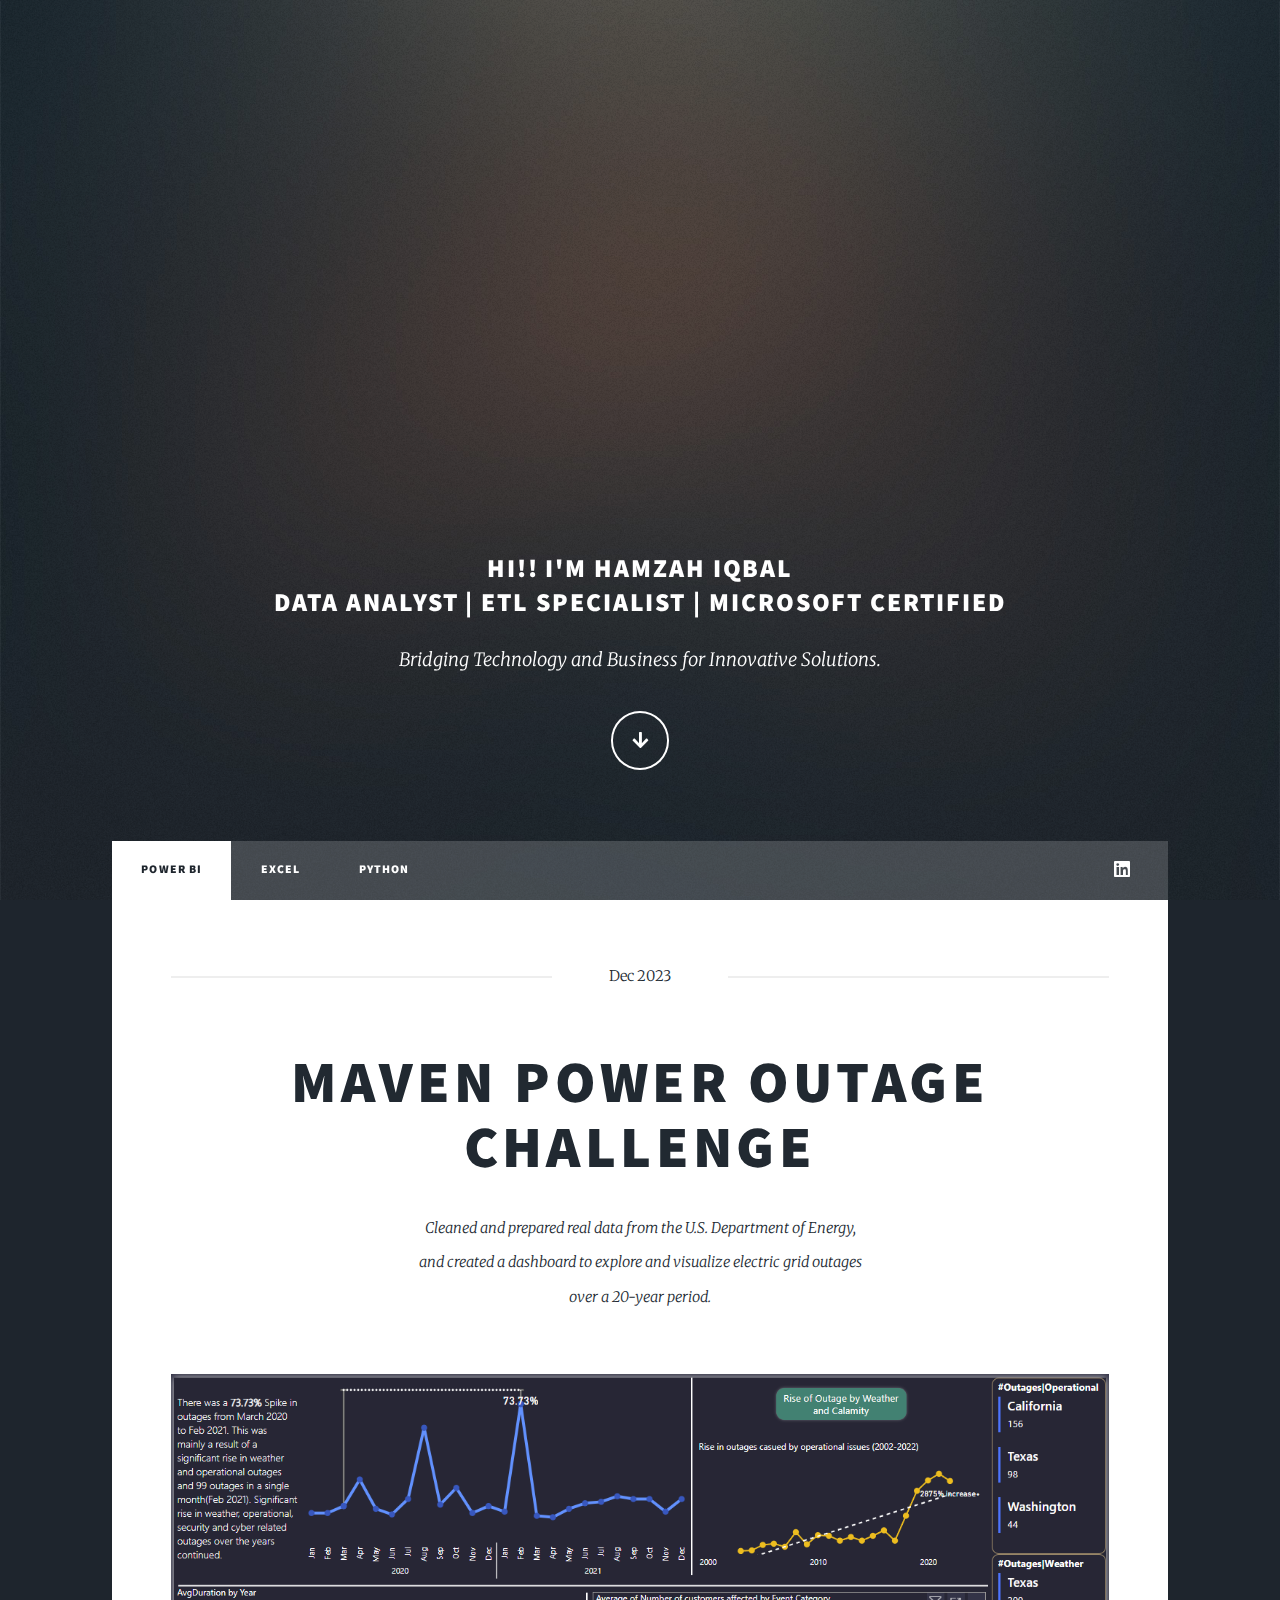
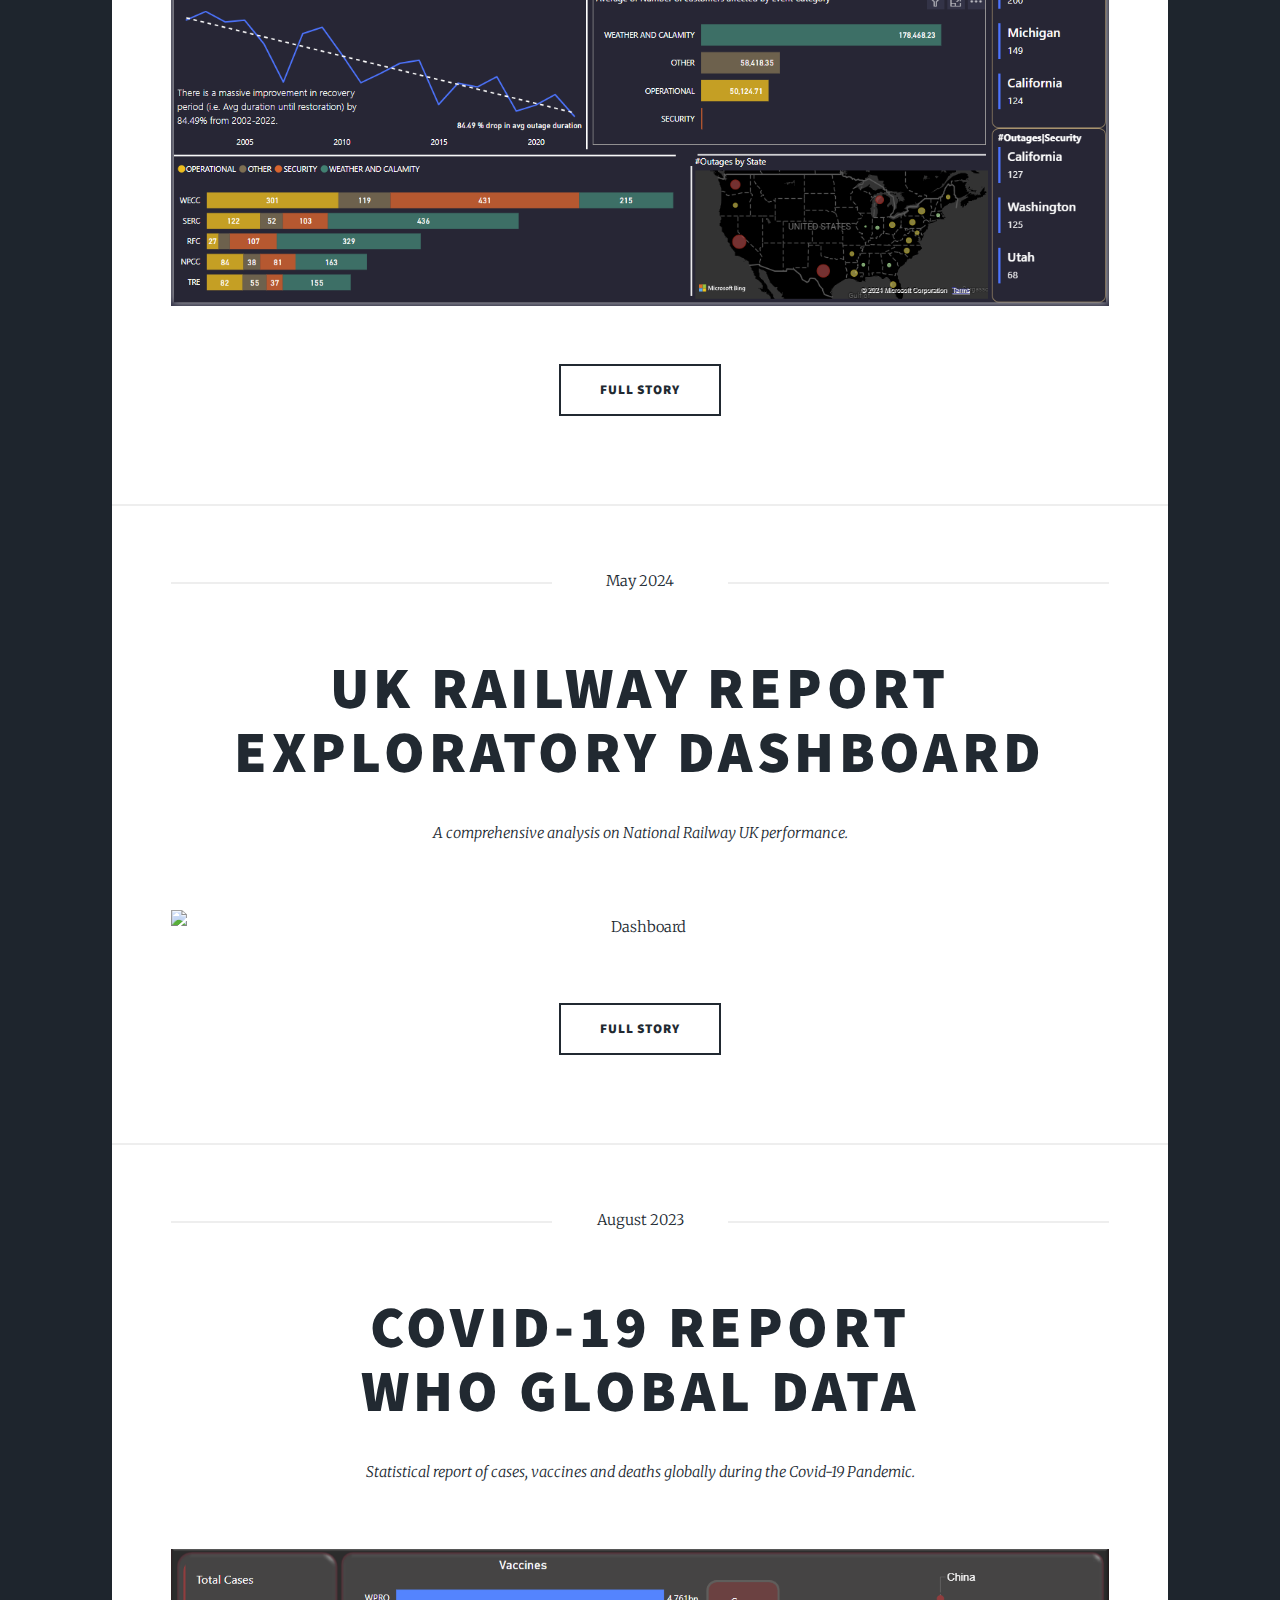
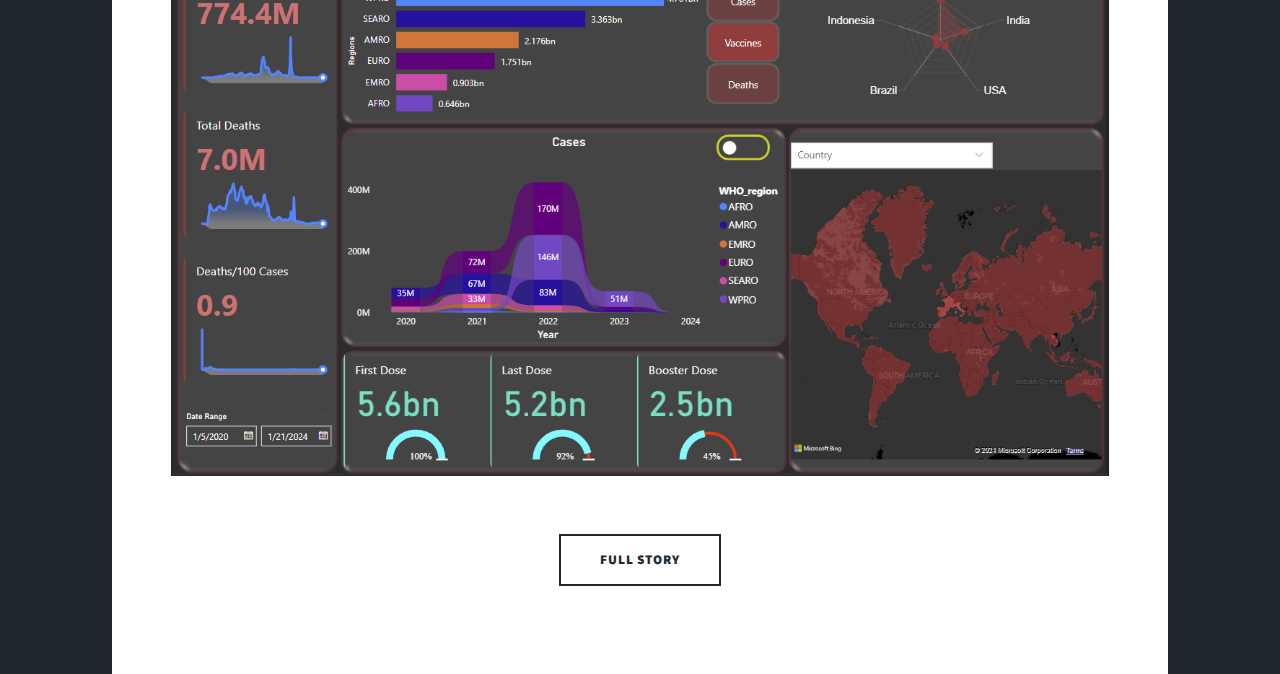
==== commit ccaad928: "Update index.html" ====
--- a/index.html
+++ b/index.html
@@ -37,15 +37,14 @@
 					<nav id="nav">
 						<ul class="links">
 							<li class="active"><a href="index.html">Power BI</a></li>
-							<li><a href="generic.html">Excel</a></li>
-							<li><a href="elements.html">Python
+							<li><a href="#">Excel</a></li>
+							<li><a href="#">Python
 							</a></li>
 						</ul>
 						<ul class="icons">
-							<li><a href="#" class="icon brands fa-twitter"><span class="label">Twitter</span></a></li>
-							<li><a href="#" class="icon brands fa-facebook-f"><span class="label">Facebook</span></a></li>
-							<li><a href="#" class="icon brands fa-instagram"><span class="label">Instagram</span></a></li>
-							<li><a href="#" class="icon brands fa-github"><span class="label">GitHub</span></a></li>
+							
+							<li><a href="https://www.linkedin.com/in/hamzahiqbalr/" class="icon brands fa-linkedin"><span class="label">Instagram</span></a></li>
+							
 						</ul>
 					</nav>
 
@@ -55,7 +54,7 @@
 						<!-- Featured Post -->
 							<article class="post featured">
 								<header class="major">
-									<span class="date">Dec 10, 2023</span>
+									<span class="date">Dec 2023</span>
 									<h2><a href="#">Maven Power Outage Challenge<br /></a></h2>
 									  
 									<p>Cleaned and prepared real data from the U.S. Department of Energy,<br />
@@ -67,157 +66,38 @@
 									<li><a href="#" class="button large">Full Story</a></li>
 								</ul>
 							</article>
+							<article class="post featured">
+								<header class="major">
+									<span class="date">May 2024</span>
+									<h2><a href="#">UK Railway Report<br />
+										Exploratory dashboard</a></h2>
+									<p>A comprehensive analysis on National Railway UK performance. </p>
+								</header>
+								<a href="#" class="image main"><img src="images/UK rail report.png" alt="Dashboard" /></a>
+								<ul class="actions special">
+									<li><a href="#" class="button large">Full Story</a></li>
+								</ul>
+							</article>
+							<article class="post featured">
+								<header class="major">
+									<span class="date">August 2023</span>
+									<h2><a href="#">Covid-19 Report<br />
+									WHO Global Data</a></h2>
+									<p>Statistical report of cases, vaccines and deaths globally during the Covid-19 Pandemic.</p>
+								</header>
+								<a href="#" class="image main"><img src="images/Covid.png" alt="Covid Dashboard"  /></a>
+								<ul class="actions special">
+									<li><a href="#" class="button large">Full Story</a></li>
+								</ul>
+							</article>
+						
 
-						<!-- Posts -->
-							<section class="posts">
-								<article>
-									<header class="major">
-										<span class="date">August 15, 2023</span>
-										<h2><a href="#">Covid-19 Report<br />
-										WHO Global Data</a></h2>
-										<p>Statistical report of cases, vaccines and deaths globally during the Covid-19 Pandemic.</p>
-									</header>
-									<a href="#" class="image fit"><img src="images/Covid.png" alt="Covid Dashboard" /></a>
-									
-									<ul class="actions special">
-										<li><a href="#" class="button">Full Story</a></li>
-									</ul>
-								</article>
-								<article>
-									<header class="major">
-										<span class="date">April 22, 2017</span>
-										<h2><a href="#">Primis eget<br />
-										imperdiet lorem</a></h2>
-										<p>Donec eget ex magna. Interdum et malesuada fames ac ante ipsum primis in faucibus.</p>
-									</header>
-									<a href="#" class="image fit"><img src="images/pic03.jpg" alt="" /></a>
-									
-									<ul class="actions special">
-										<li><a href="#" class="button">Full Story</a></li>
-									</ul>
-								</article>
-								<article>
-									<header>
-										<span class="date">April 18, 2017</span>
-										<h2><a href="#">Ante mattis<br />
-										interdum dolor</a></h2>
-									</header>
-									<a href="#" class="image fit"><img src="images/pic04.jpg" alt="" /></a>
-									<p>Donec eget ex magna. Interdum et malesuada fames ac ante ipsum primis in faucibus. Pellentesque venenatis dolor imperdiet dolor mattis sagittis magna etiam.</p>
-									<ul class="actions special">
-										<li><a href="#" class="button">Full Story</a></li>
-									</ul>
-								</article>
-								<article>
-									<header>
-										<span class="date">April 14, 2017</span>
-										<h2><a href="#">Tempus sed<br />
-										nulla imperdiet</a></h2>
-									</header>
-									<a href="#" class="image fit"><img src="images/pic05.jpg" alt="" /></a>
-									<p>Donec eget ex magna. Interdum et malesuada fames ac ante ipsum primis in faucibus. Pellentesque venenatis dolor imperdiet dolor mattis sagittis magna etiam.</p>
-									<ul class="actions special">
-										<li><a href="#" class="button">Full Story</a></li>
-									</ul>
-								</article>
-								<article>
-									<header>
-										<span class="date">April 11, 2017</span>
-										<h2><a href="#">Odio magna<br />
-										sed consectetur</a></h2>
-									</header>
-									<a href="#" class="image fit"><img src="images/pic06.jpg" alt="" /></a>
-									<p>Donec eget ex magna. Interdum et malesuada fames ac ante ipsum primis in faucibus. Pellentesque venenatis dolor imperdiet dolor mattis sagittis magna etiam.</p>
-									<ul class="actions special">
-										<li><a href="#" class="button">Full Story</a></li>
-									</ul>
-								</article>
-								<article>
-									<header>
-										<span class="date">April 7, 2017</span>
-										<h2><a href="#">Augue lorem<br />
-										primis vestibulum</a></h2>
-									</header>
-									<a href="#" class="image fit"><img src="images/pic07.jpg" alt="" /></a>
-									<p>Donec eget ex magna. Interdum et malesuada fames ac ante ipsum primis in faucibus. Pellentesque venenatis dolor imperdiet dolor mattis sagittis magna etiam.</p>
-									<ul class="actions special">
-										<li><a href="#" class="button">Full Story</a></li>
-									</ul>
-								</article>
-							</section>
-
-						<!-- Footer -->
-							<footer>
-								<div class="pagination">
-									<!--<a href="#" class="previous">Prev</a>-->
-									<a href="#" class="page active">1</a>
-									<a href="#" class="page">2</a>
-									<a href="#" class="page">3</a>
-									<span class="extra">&hellip;</span>
-									<a href="#" class="page">8</a>
-									<a href="#" class="page">9</a>
-									<a href="#" class="page">10</a>
-									<a href="#" class="next">Next</a>
-								</div>
-							</footer>
+						
 
 					</div>
 
-				<!-- Footer -->
-					<footer id="footer">
-						<section>
-							<form method="post" action="#">
-								<div class="fields">
-									<div class="field">
-										<label for="name">Name</label>
-										<input type="text" name="name" id="name" />
-									</div>
-									<div class="field">
-										<label for="email">Email</label>
-										<input type="text" name="email" id="email" />
-									</div>
-									<div class="field">
-										<label for="message">Message</label>
-										<textarea name="message" id="message" rows="3"></textarea>
-									</div>
-								</div>
-								<ul class="actions">
-									<li><input type="submit" value="Send Message" /></li>
-								</ul>
-							</form>
-						</section>
-						<section class="split contact">
-							<section class="alt">
-								<h3>Address</h3>
-								<p>1234 Somewhere Road #87257<br />
-								Nashville, TN 00000-0000</p>
-							</section>
-							<section>
-								<h3>Phone</h3>
-								<p><a href="#">(000) 000-0000</a></p>
-							</section>
-							<section>
-								<h3>Email</h3>
-								<p><a href="#">info@untitled.tld</a></p>
-							</section>
-							<section>
-								<h3>Social</h3>
-								<ul class="icons alt">
-									<li><a href="#" class="icon brands alt fa-twitter"><span class="label">Twitter</span></a></li>
-									<li><a href="#" class="icon brands alt fa-facebook-f"><span class="label">Facebook</span></a></li>
-									<li><a href="#" class="icon brands alt fa-instagram"><span class="label">Instagram</span></a></li>
-									<li><a href="#" class="icon brands alt fa-github"><span class="label">GitHub</span></a></li>
-								</ul>
-							</section>
-						</section>
-					</footer>
+				
 
-				<!-- Copyright -->
-					<div id="copyright">
-						<ul><li>&copy; Untitled</li><li>Design: <a href="https://html5up.net">HTML5 UP</a></li></ul>
-					</div>
-
-			</div>
 
 		<!-- Scripts -->
 			<script src="assets/js/jquery.min.js"></script>
@@ -229,4 +109,4 @@
 			<script src="assets/js/main.js"></script>
 
 	</body>
-</html>+</html>
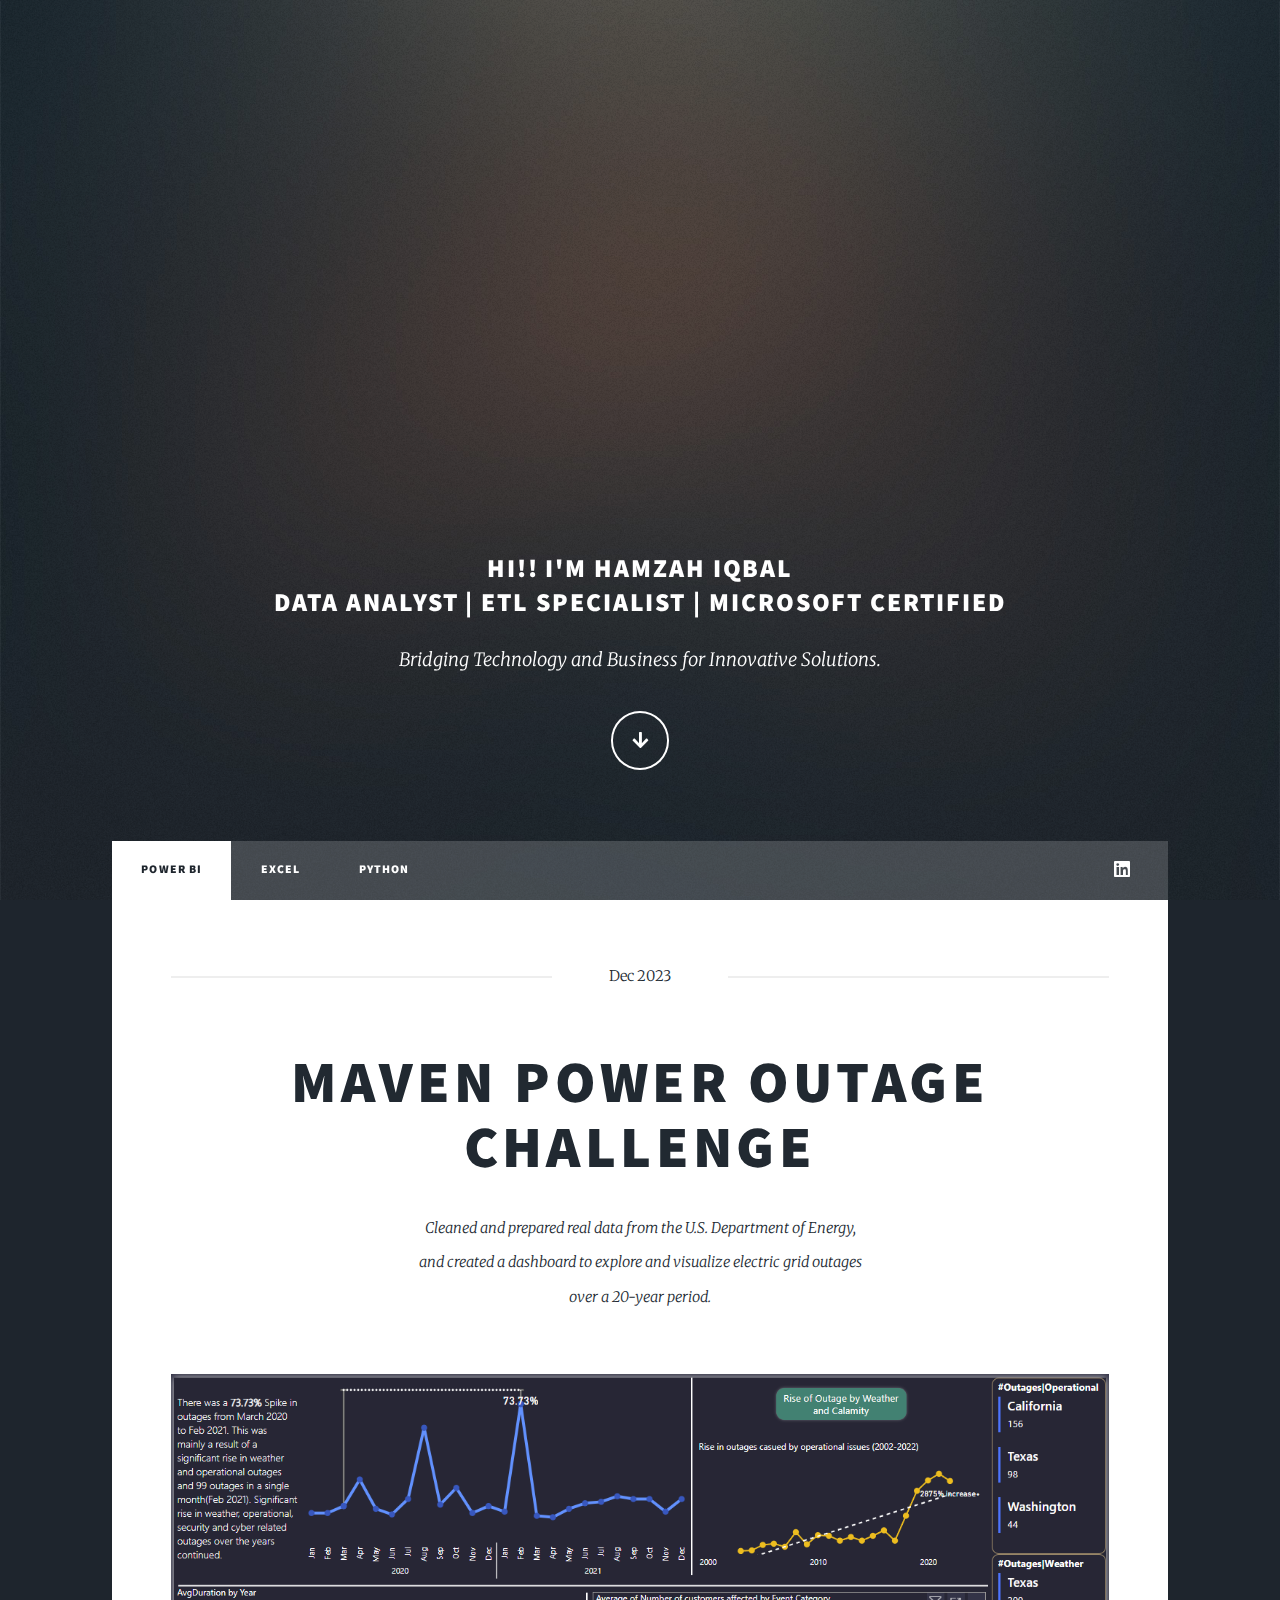
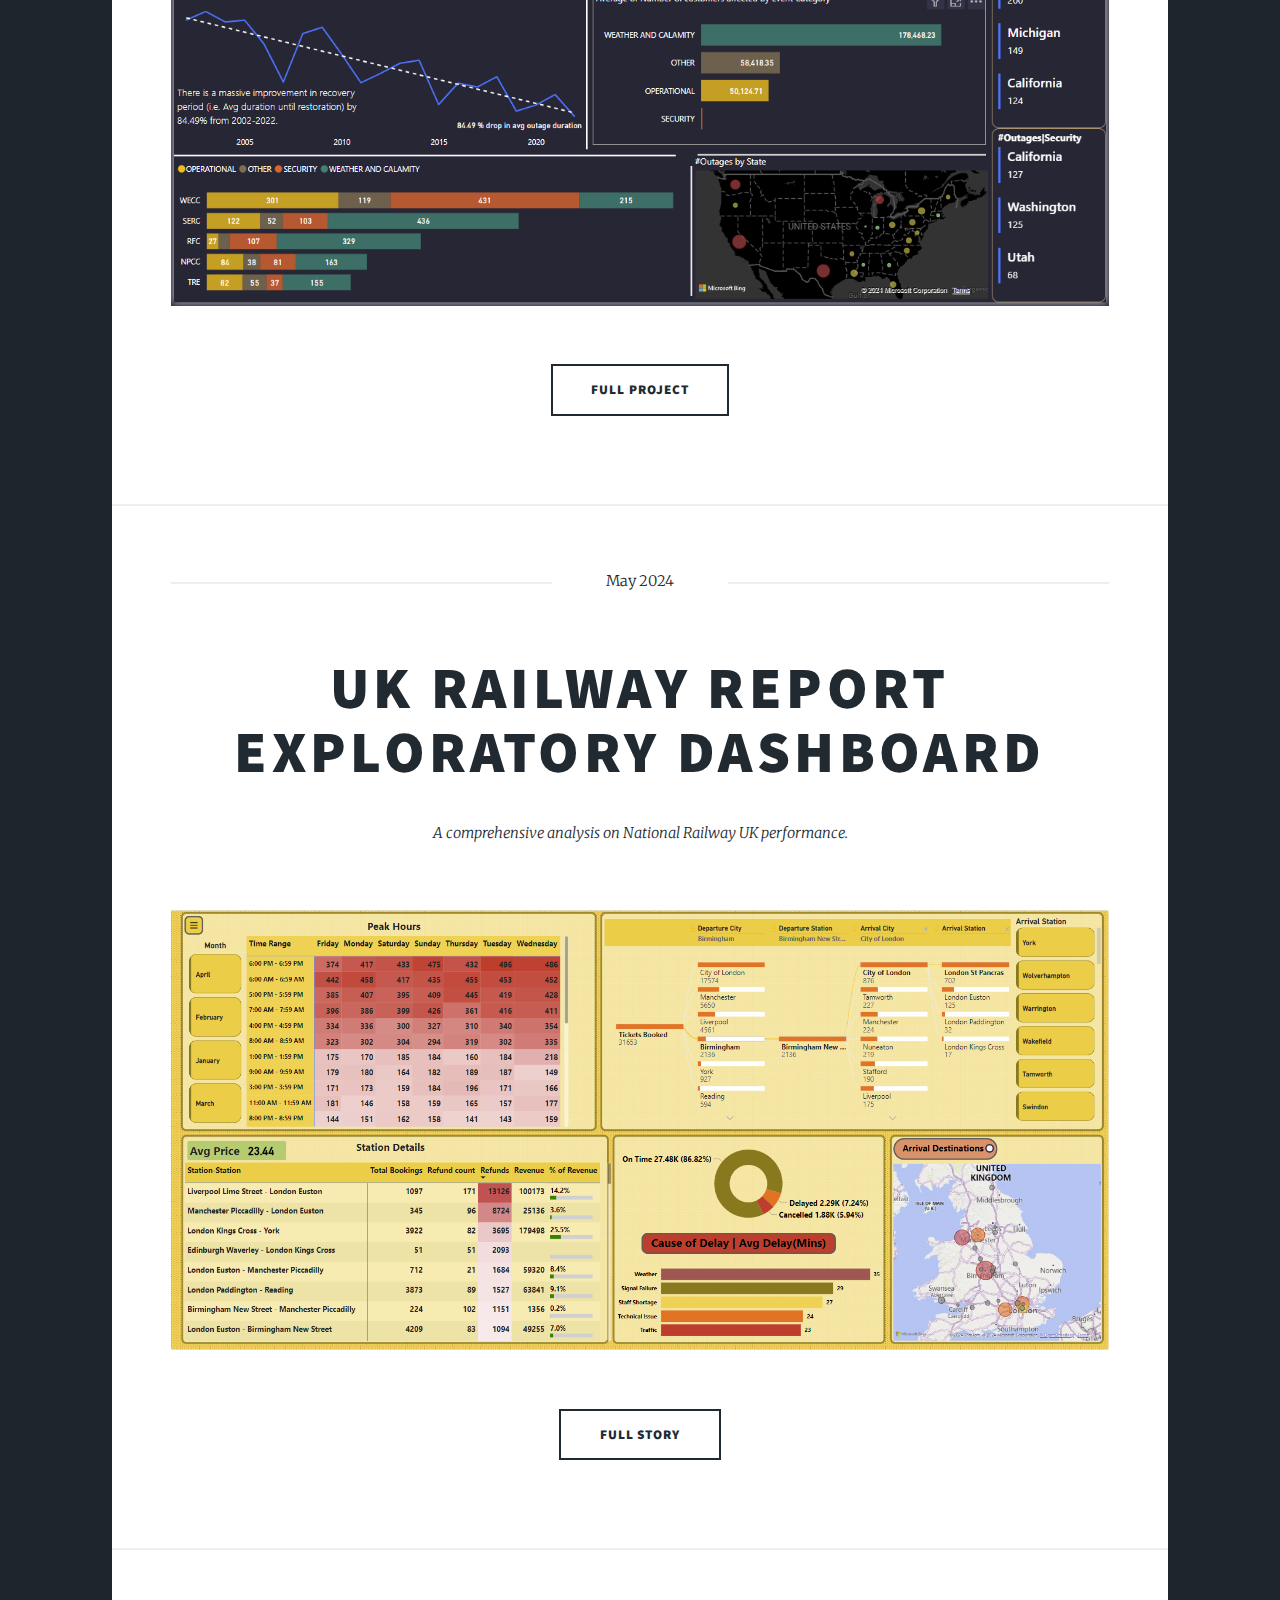
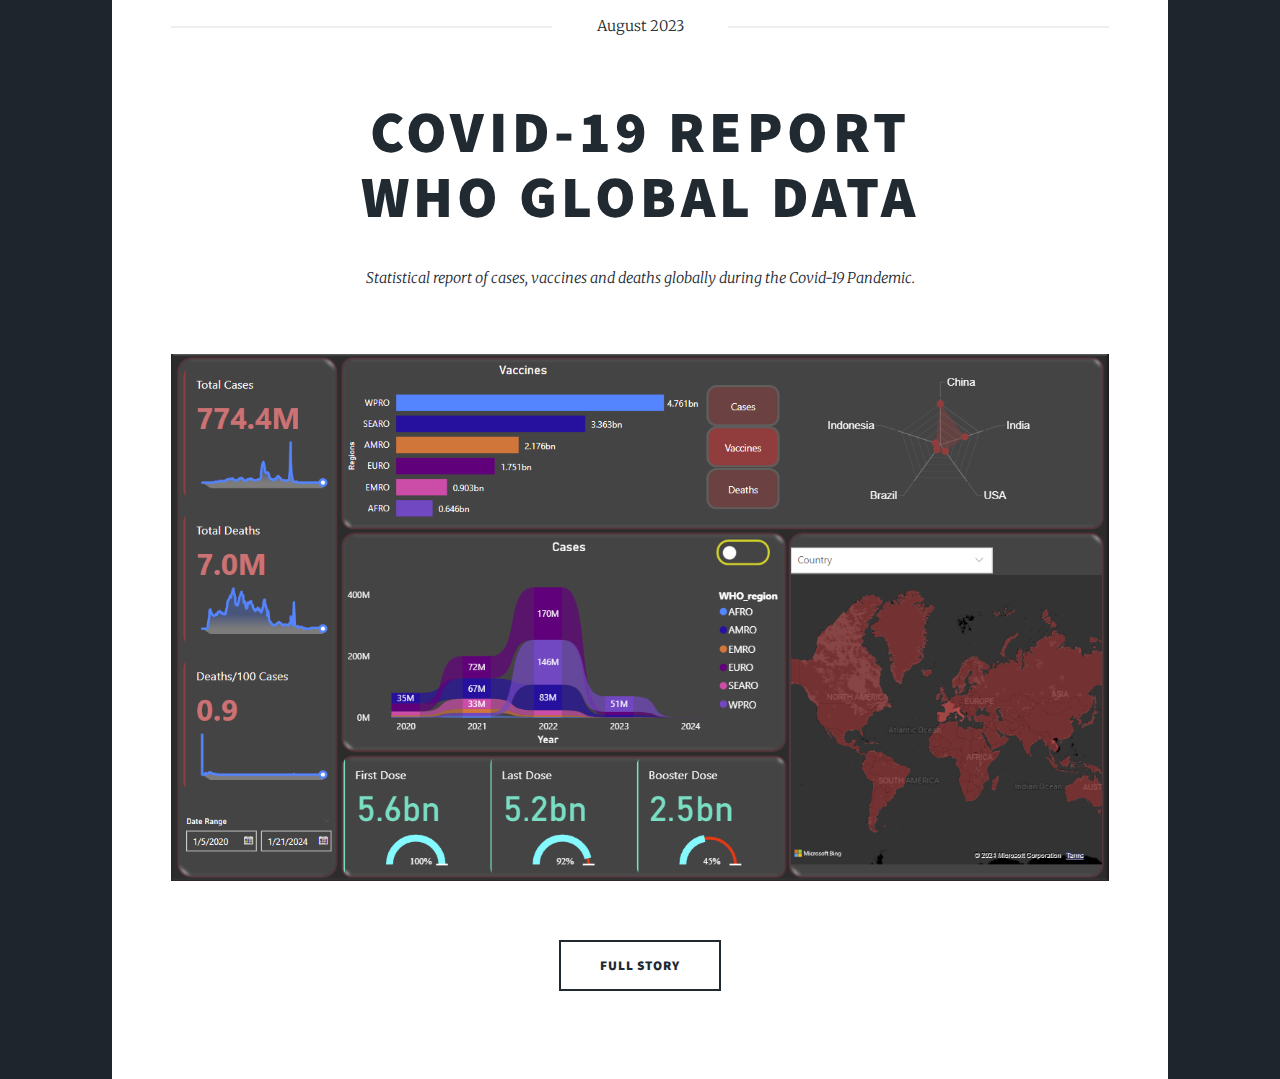
==== commit 7e49d750: "updates for us power gird proj" ====
--- a/index.html
+++ b/index.html
@@ -55,7 +55,7 @@
 							<article class="post featured">
 								<header class="major">
 									<span class="date">Dec 2023</span>
-									<h2><a href="#">Maven Power Outage Challenge<br /></a></h2>
+									<h2><a href="PowerGrid.html">Maven Power Outage Challenge<br /></a></h2>
 									  
 									<p>Cleaned and prepared real data from the U.S. Department of Energy,<br />
 										and created a dashboard to explore and visualize electric grid outages<br />
@@ -63,7 +63,7 @@
 								</header>
 								<a href="#" class="image main"><img src="images/Screenshot 2024-06-04 183255.png" alt="Dashboard" /></a>
 								<ul class="actions special">
-									<li><a href="#" class="button large">Full Story</a></li>
+									<li><a href="PowerGrid.html" class="button large">Full Project</a></li>
 								</ul>
 							</article>
 							<article class="post featured">
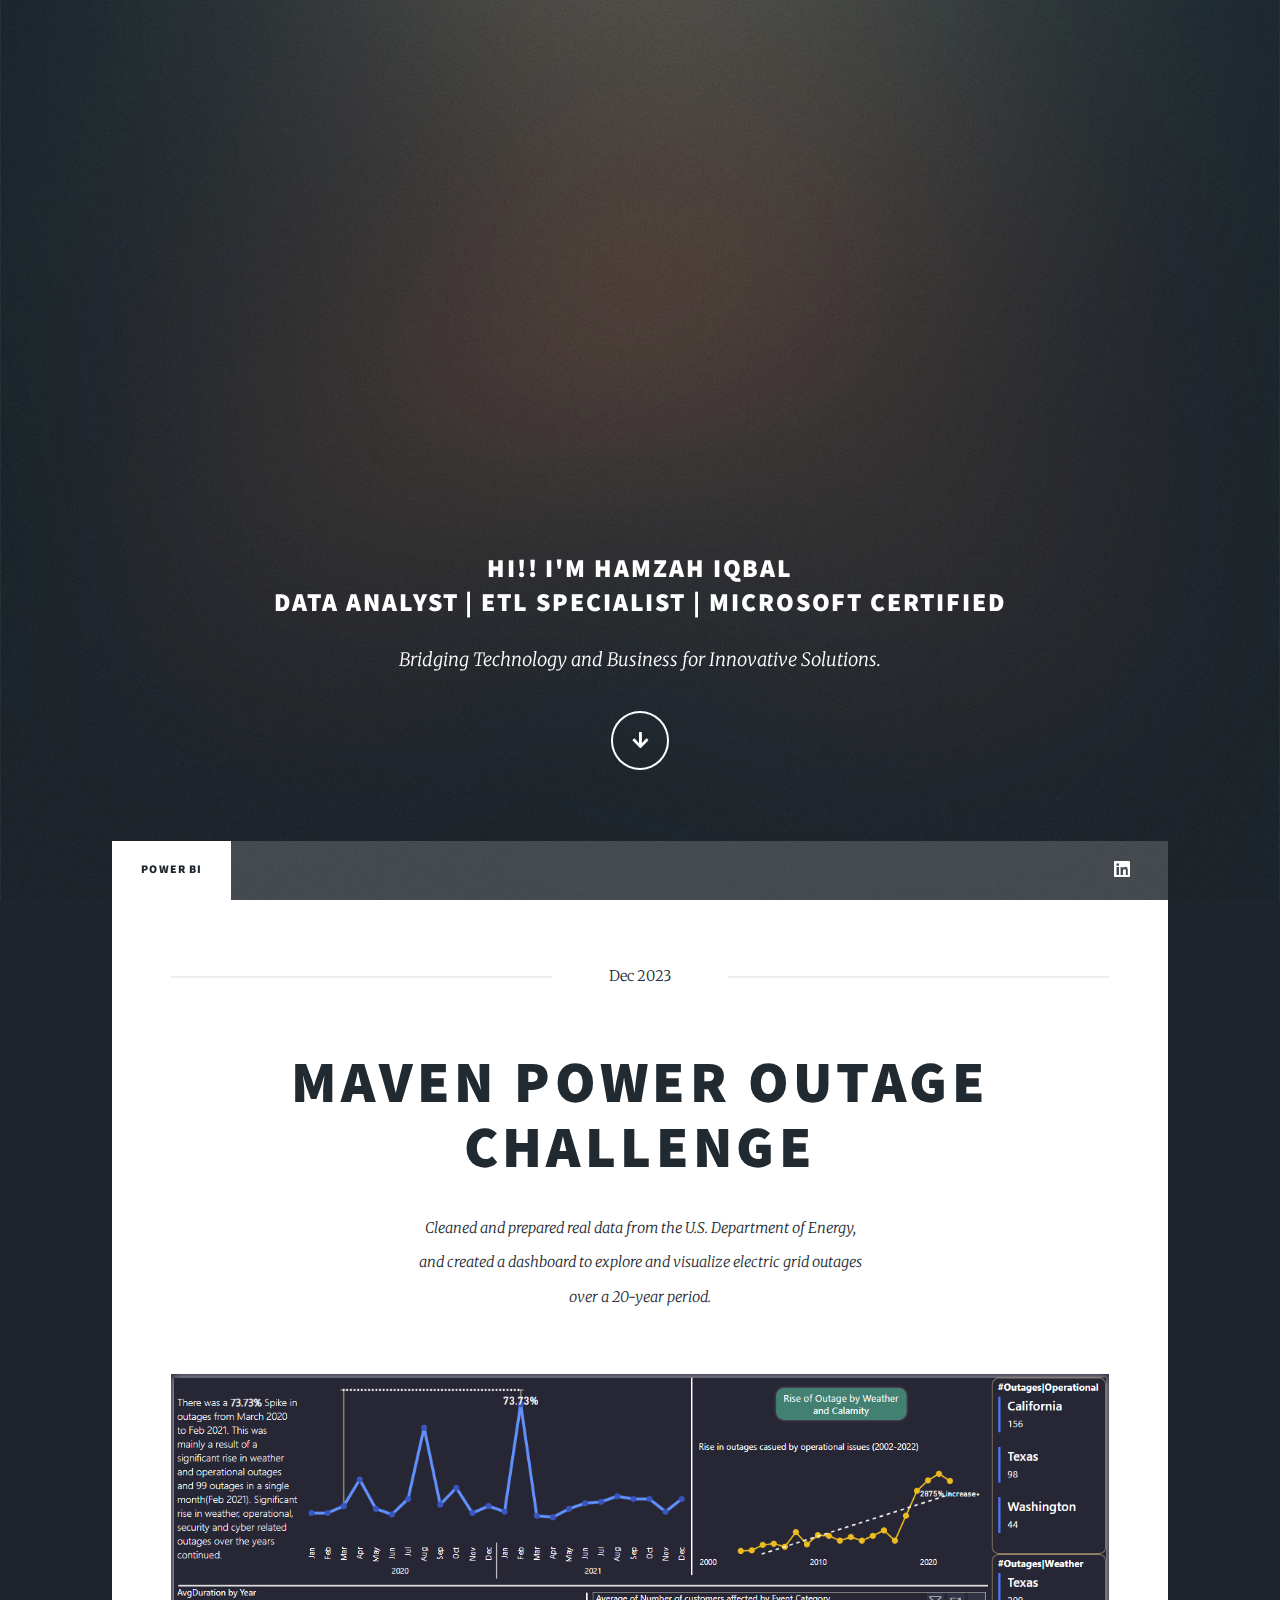
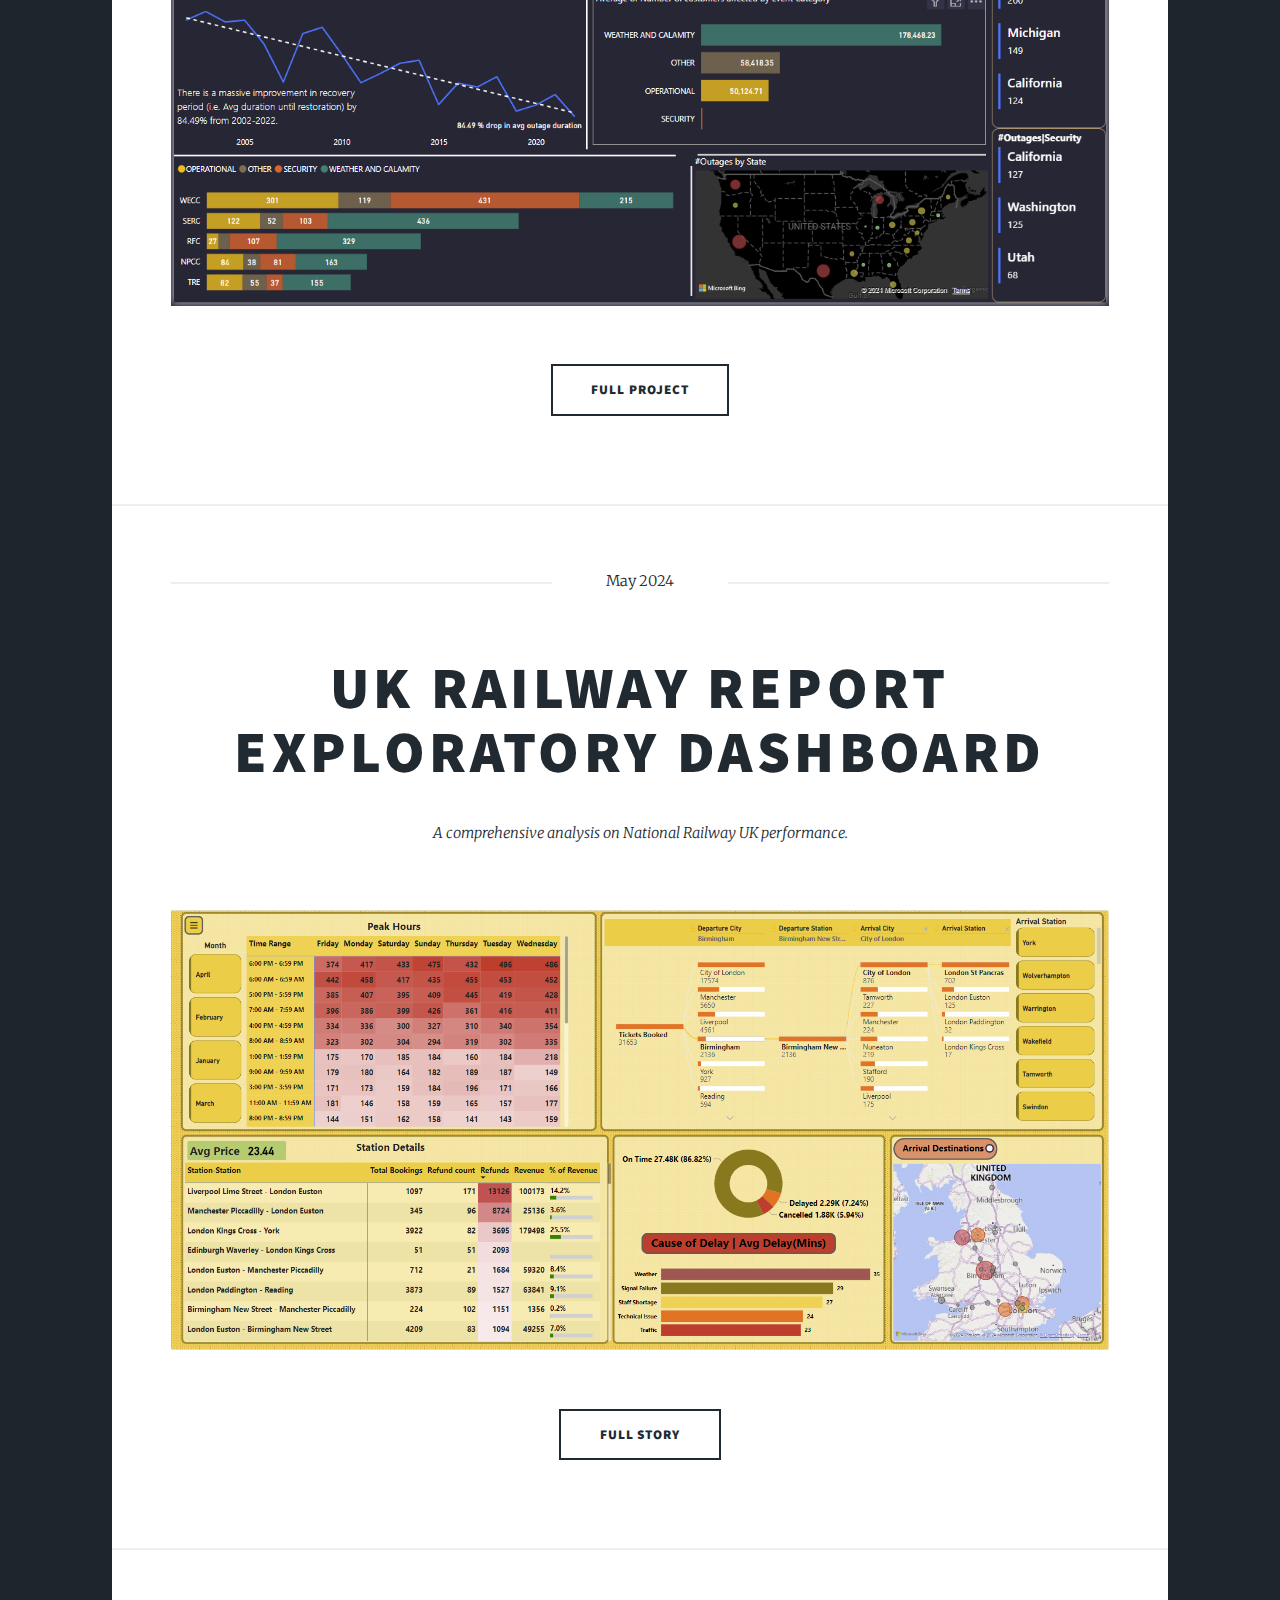
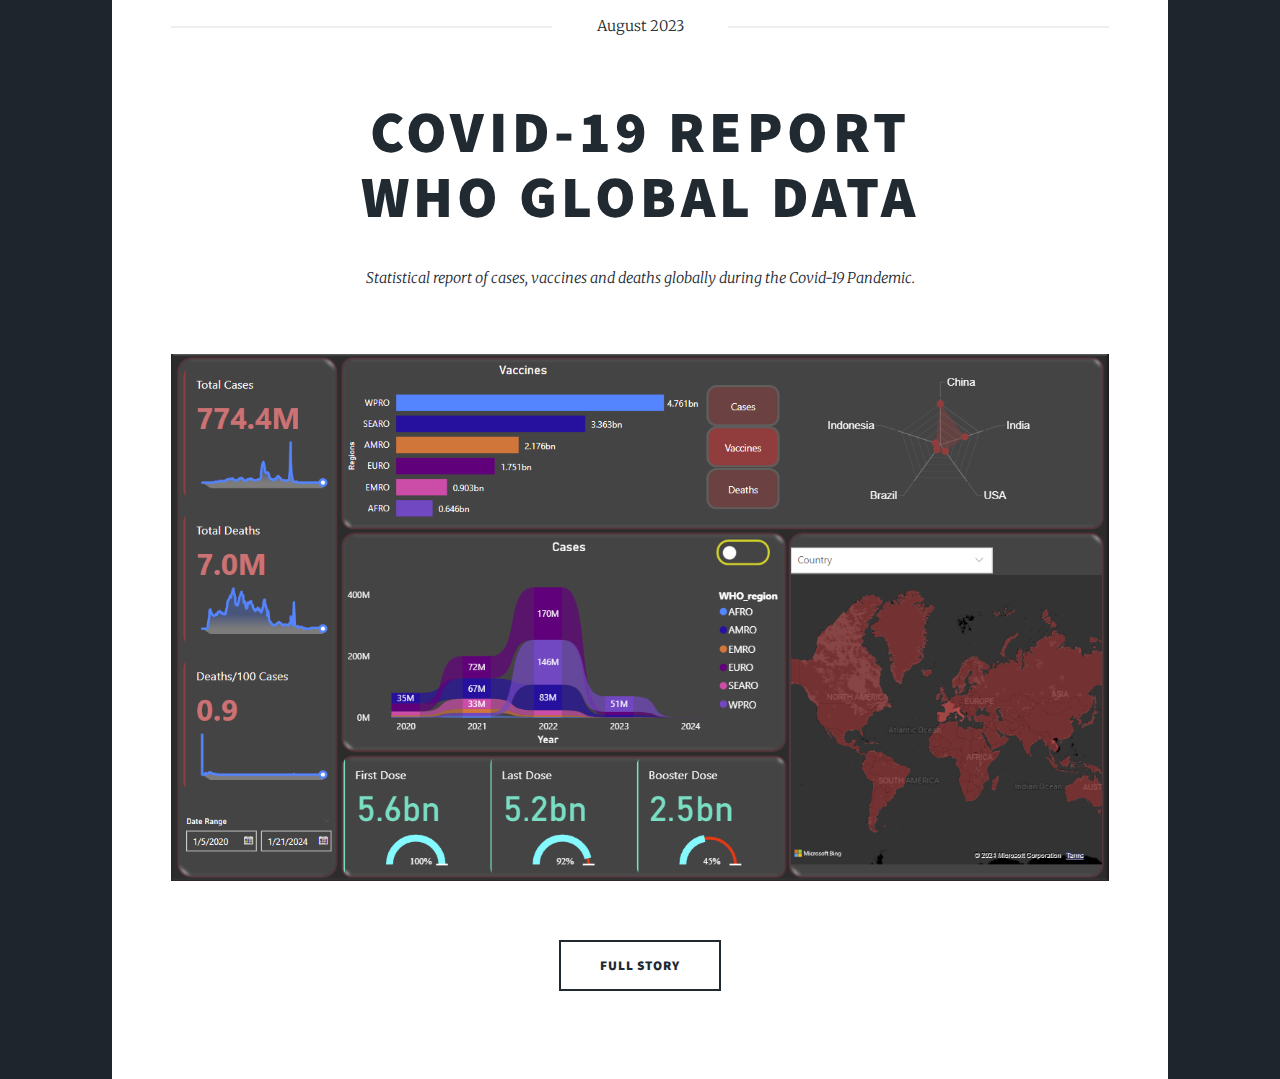
==== commit 8bb9cef0: "new" ====
--- a/index.html
+++ b/index.html
@@ -37,8 +37,8 @@
 					<nav id="nav">
 						<ul class="links">
 							<li class="active"><a href="index.html">Power BI</a></li>
-							<li><a href="#">Excel</a></li>
-							<li><a href="#">Python
+							<!-- <li><a href="#">Excel</a></li>
+							<li><a href="#">Python -->
 							</a></li>
 						</ul>
 						<ul class="icons">
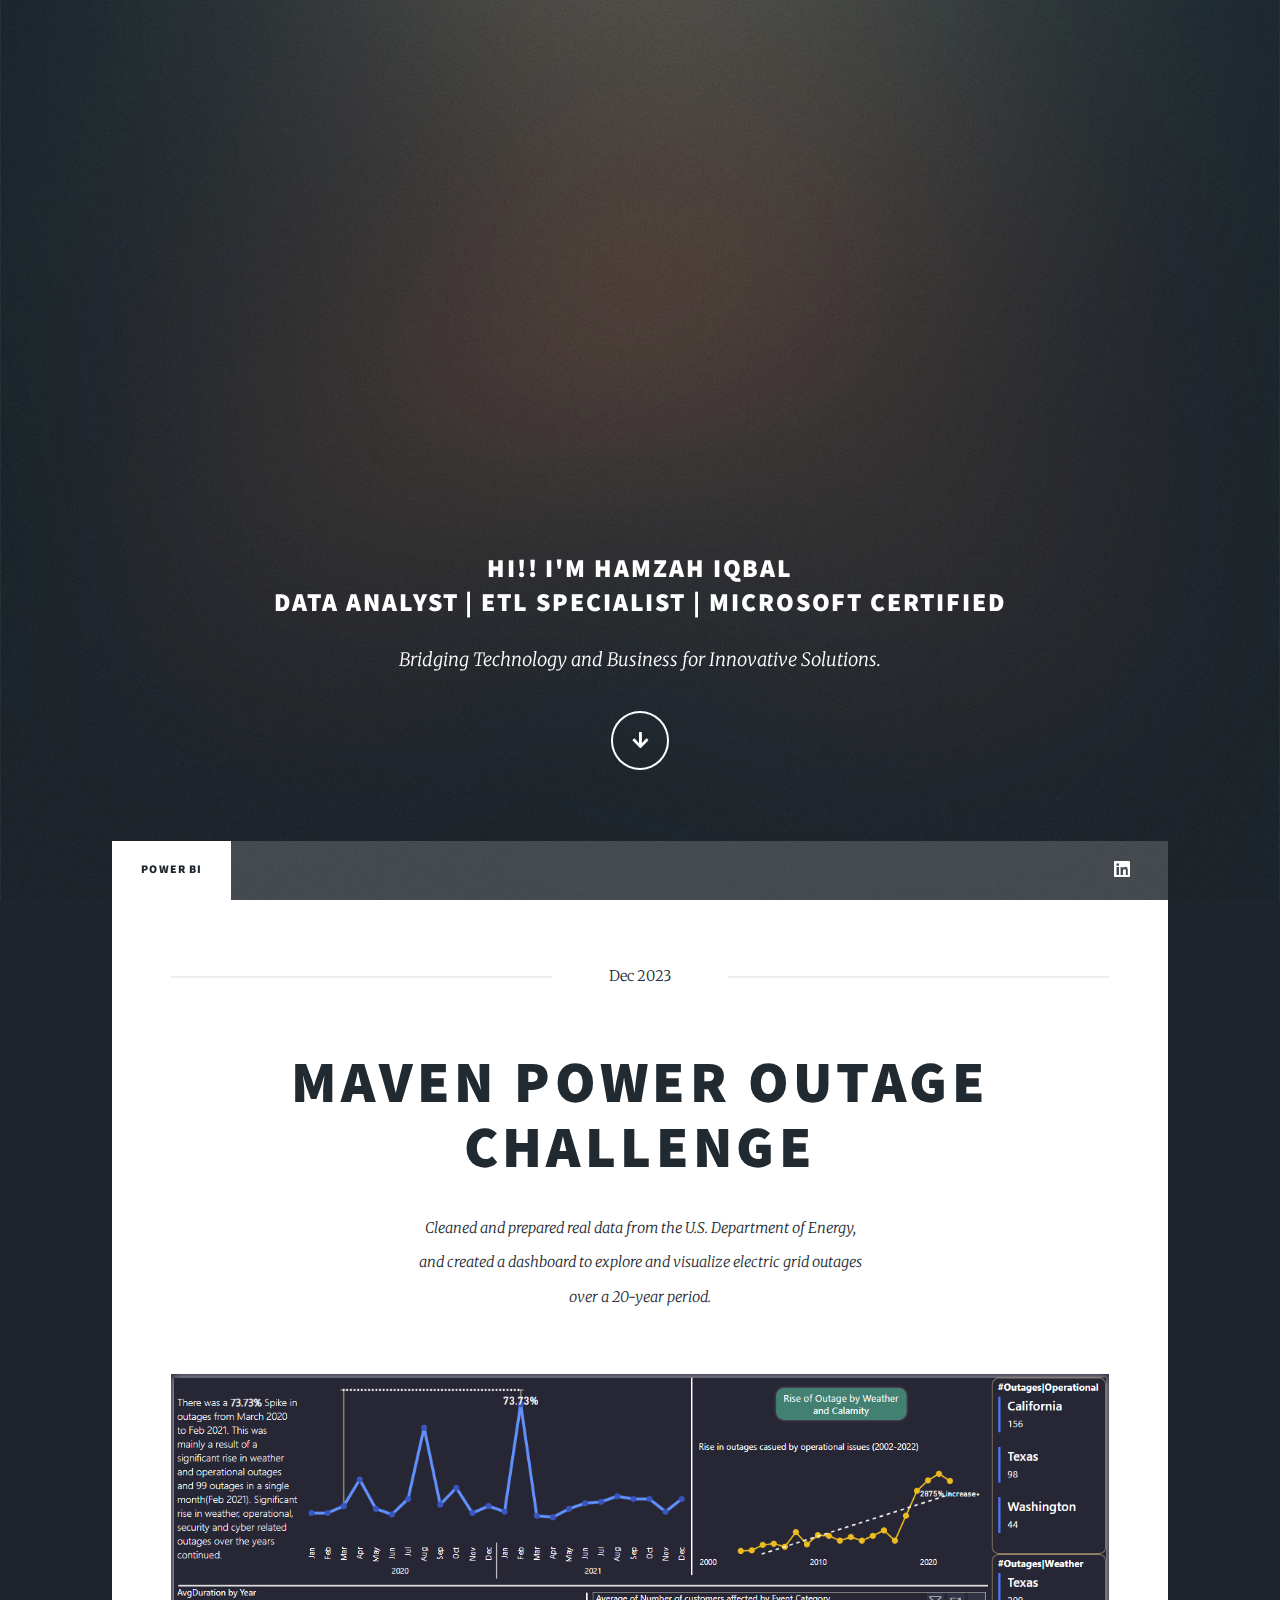
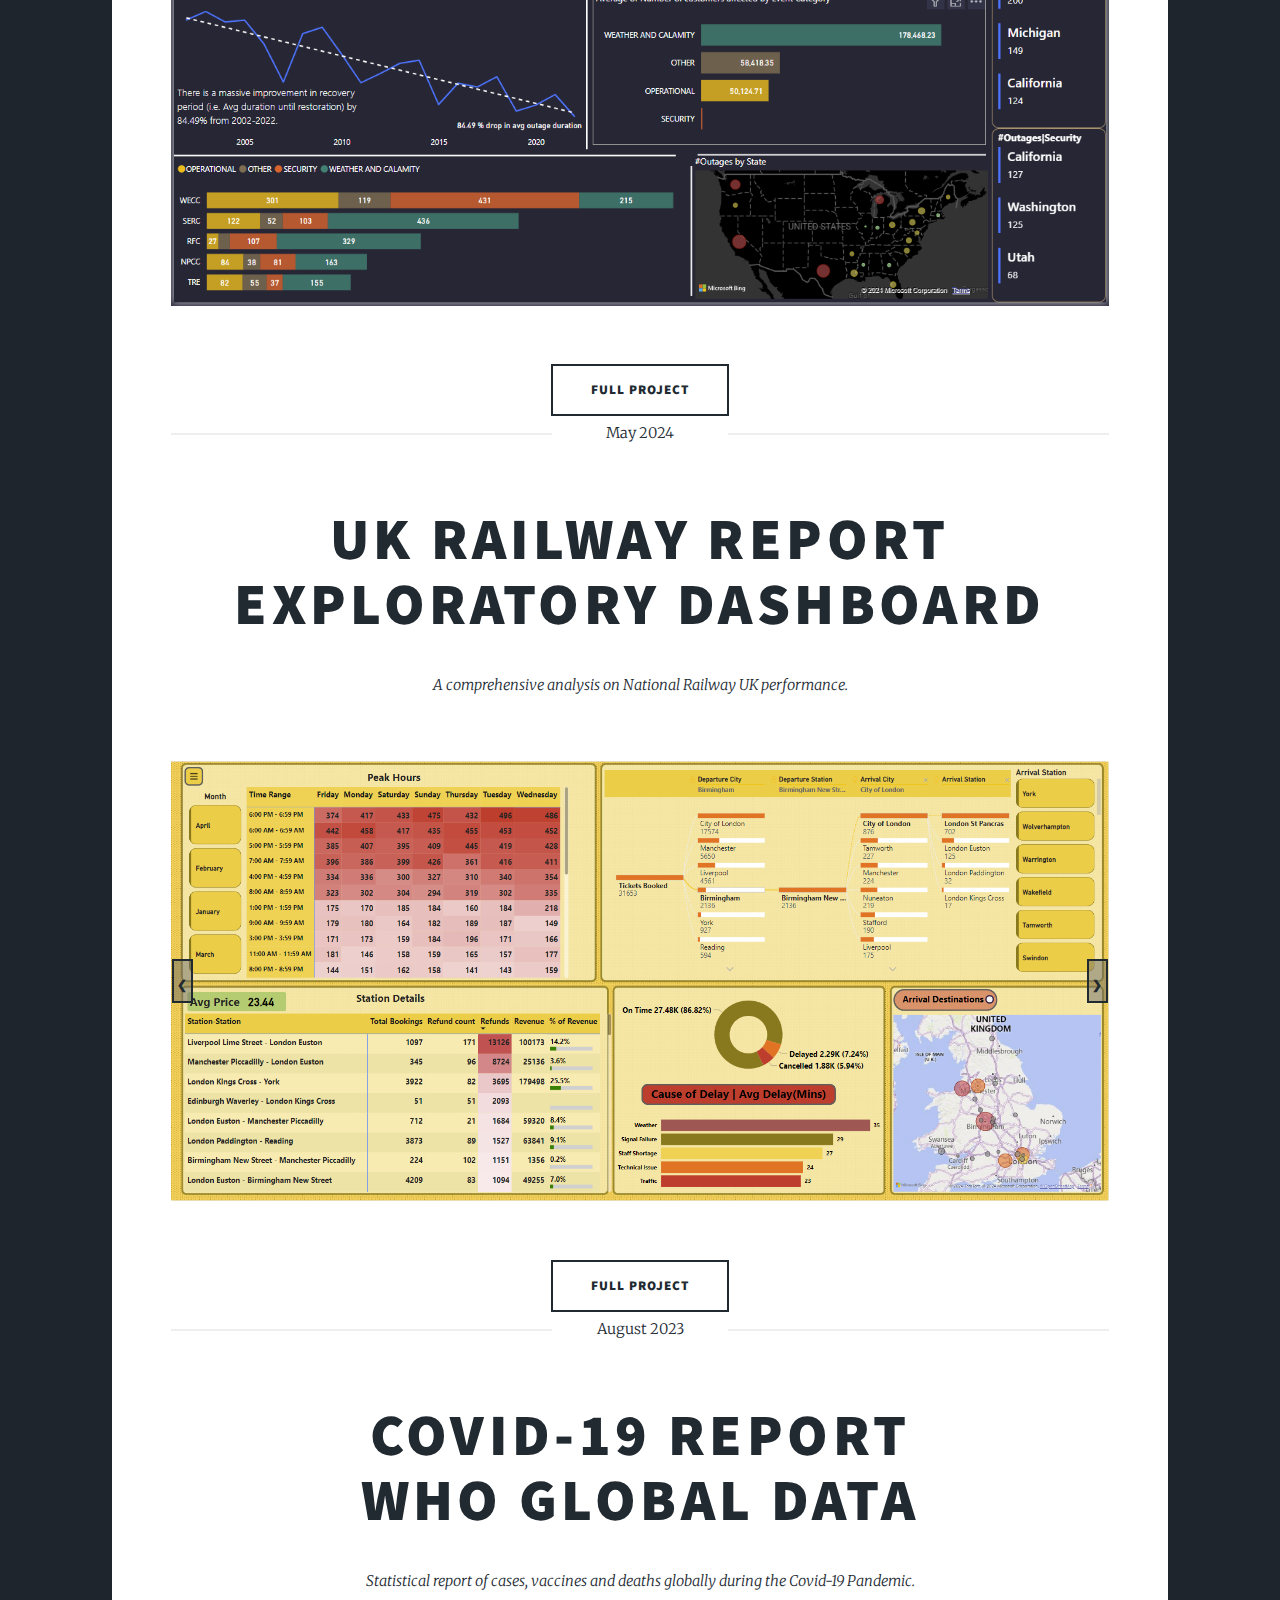
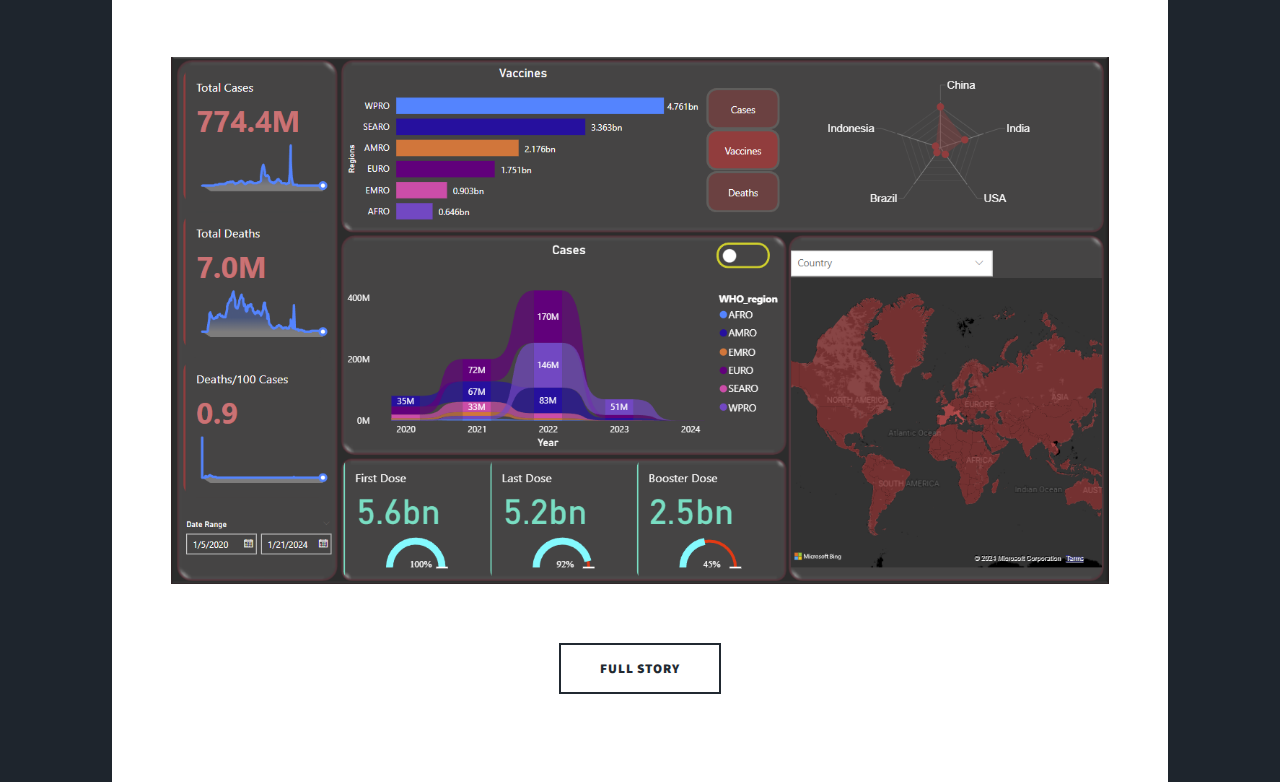
==== commit fd901b5b: "Steps" ====
--- a/index.html
+++ b/index.html
@@ -50,7 +50,7 @@
 
 				<!-- Main -->
 					<div id="main">
-
+						<section class="post">
 						<!-- Featured Post -->
 							<article class="post featured">
 								<header class="major">
@@ -61,23 +61,41 @@
 										and created a dashboard to explore and visualize electric grid outages<br />
 										over a 20-year period.</p>
 								</header>
-								<a href="#" class="image main"><img src="images/Screenshot 2024-06-04 183255.png" alt="Dashboard" /></a>
+								<a href="PowerGrid.html" class="image main"><img src="images/Screenshot 2024-06-04 183255.png" alt="Dashboard" /></a>
 								<ul class="actions special">
 									<li><a href="PowerGrid.html" class="button large">Full Project</a></li>
 								</ul>
 							</article>
+							
 							<article class="post featured">
 								<header class="major">
-									<span class="date">May 2024</span>
-									<h2><a href="#">UK Railway Report<br />
-										Exploratory dashboard</a></h2>
-									<p>A comprehensive analysis on National Railway UK performance. </p>
+								  <span class="date">May 2024</span>
+								  <h2>
+									<a href="UKrail.html">UK Railway Report<br />Exploratory dashboard</a>
+								  </h2>
+								  <p>A comprehensive analysis on National Railway UK performance.</p>
 								</header>
-								<a href="#" class="image main"><img src="images/UK rail report.png" alt="Dashboard" /></a>
+							  
+								<!-- Slider Container -->
+								<div class="slider">
+								  <div class="slides">
+									<div class="slide">
+									  <img src="images/UK rail report.png" href="UKrail.html" alt="Dashboard 1" />
+									</div>
+									<div class="slide">
+									  <img src="images/UK rail report Revenue.png" href="UKrail.html" alt="Dashboard 2" />
+									</div>
+								  </div>
+							  
+								  <!-- Navigation Buttons -->
+								  <button class="prev">❮</button>
+								  <button class="next">❯</button>
+								</div>
+							  
 								<ul class="actions special">
-									<li><a href="#" class="button large">Full Story</a></li>
+								  <li><a href="CovidReport.html" class="button large">Full Project</a></li>
 								</ul>
-							</article>
+							  </article>
 							<article class="post featured">
 								<header class="major">
 									<span class="date">August 2023</span>
@@ -85,12 +103,12 @@
 									WHO Global Data</a></h2>
 									<p>Statistical report of cases, vaccines and deaths globally during the Covid-19 Pandemic.</p>
 								</header>
-								<a href="#" class="image main"><img src="images/Covid.png" alt="Covid Dashboard"  /></a>
+								<a href="CovidReport.html" class="image main"><img src="images/Covid.png" alt="Covid Dashboard"  /></a>
 								<ul class="actions special">
-									<li><a href="#" class="button large">Full Story</a></li>
+									<li><a href="CovidReport.html" class="button large">Full Story</a></li>
 								</ul>
 							</article>
-						
+						</section>
 
 						
 
@@ -107,6 +125,20 @@
 			<script src="assets/js/breakpoints.min.js"></script>
 			<script src="assets/js/util.js"></script>
 			<script src="assets/js/main.js"></script>
-
+			<script>
+				let currentIndex = 0;
+				const slides = document.querySelector('.slides');
+				const slideCount = document.querySelectorAll('.slide').length;
+				
+				document.querySelector('.next').addEventListener('click', () => {
+				  currentIndex = (currentIndex + 1) % slideCount;
+				  slides.style.transform = `translateX(-${currentIndex * 100}%)`;
+				});
+				
+				document.querySelector('.prev').addEventListener('click', () => {
+				  currentIndex = (currentIndex - 1 + slideCount) % slideCount;
+				  slides.style.transform = `translateX(-${currentIndex * 100}%)`;
+				});
+				</script>
 	</body>
 </html>
--- a/assets/css/main.css
+++ b/assets/css/main.css
@@ -1,10 +1,10 @@
 @import url(fontawesome-all.min.css);
 @import url("https://fonts.googleapis.com/css?family=Merriweather:300,700,300italic,700italic|Source+Sans+Pro:900");
 
-/*
-	Massively by HTML5 UP
-	html5up.net | @ajlkn
-	Free for personal and commercial use under the CCA 3.0 license (html5up.net/license)
+/*
+	Massively by HTML5 UP
+	html5up.net | @ajlkn
+	Free for personal and commercial use under the CCA 3.0 license (html5up.net/license)
 */
 
 html, body, div, span, applet, object,
@@ -71,6 +71,54 @@
 	-ms-appearance: none;
 	appearance: none;
 }
+
+
+
+/* Basic slider styling */
+.slider {
+  position: relative;
+  max-width: 100%;
+  overflow: hidden;
+  margin: 4rem 0;
+}
+
+.slides {
+  display: flex;
+  transition: transform 0.5s ease-in-out;
+}
+
+.slide {
+  min-width: 100%;
+  box-sizing: border-box;
+}
+
+.slider img {
+  width: 100%;
+  display: block;
+}
+
+button.prev,
+button.next {
+  position: absolute;
+  top: 50%;
+  transform: translateY(-50%);
+  background: rgba(107, 107, 107, 0.5);
+  color: white;
+  border: none;
+  padding: 5px;
+  cursor: pointer;
+  z-index: 100;
+}
+
+button.prev {
+  left: 1px;
+}
+
+button.next {
+  right: 1px;
+}
+
+
 
 /* Basic */
 
